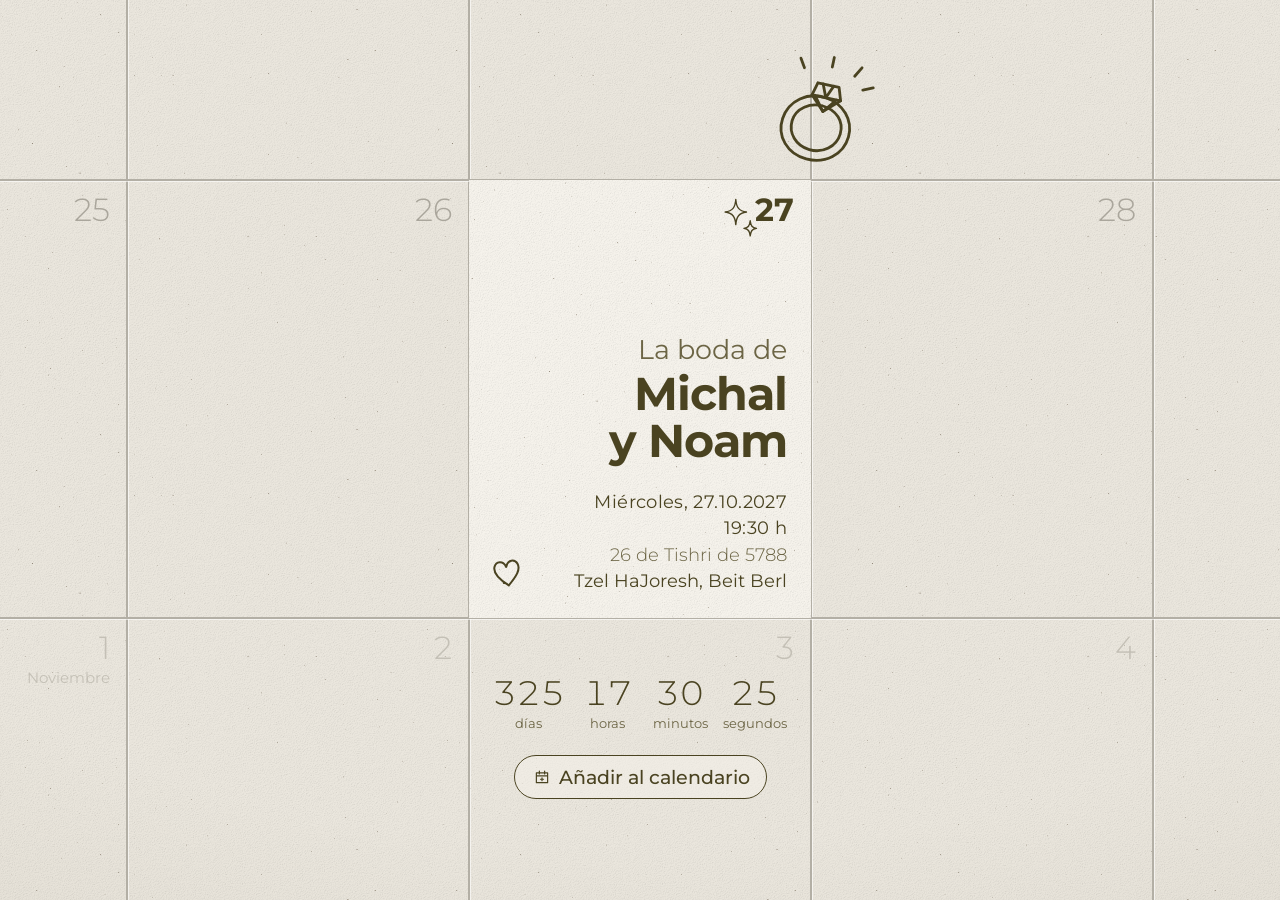
==== es/index.html @ ac5e1394 "Add a Spanish page at /es/ es/index.html is generated from index.html by tools/make-spanish.py and s" ====
<!doctype html>
<html lang="es" dir="ltr">
<head>
  <meta charset="utf-8">
  <meta name="viewport" content="width=device-width, initial-scale=1, viewport-fit=cover">
  <meta name="theme-color" content="#ebe7de">
  <title>Michal y Noam – Save the Date</title>
  <meta name="description" content="¡Michal y Noam se casan! 27.10.2027 – reserva la fecha.">
  <meta property="og:type" content="website">
  <meta property="og:title" content="Michal y Noam – Save the Date">
  <meta property="og:description" content="Nos casamos el 27.10.2027. ¡Reserva la fecha!">
  <meta property="og:url" content="https://michalanhr-arch.github.io/save-the-date/es/">
  <meta property="og:image" content="https://michalanhr-arch.github.io/save-the-date/assets/og-es.jpg">
  <meta property="og:image:width" content="1200">
  <meta property="og:image:height" content="630">
  <link rel="icon" href="data:image/svg+xml,%3Csvg xmlns='http://www.w3.org/2000/svg' viewBox='0 0 32 32'%3E%3Crect width='32' height='32' rx='6' fill='%23ebe7de'/%3E%3Ccircle cx='16' cy='19' r='8' fill='none' stroke='%234a4321' stroke-width='2.5'/%3E%3Cpath d='M12 9l2-4h4l2 4-4 3z' fill='none' stroke='%234a4321' stroke-width='2' stroke-linejoin='round'/%3E%3C/svg%3E">
  <link rel="preload" href="../assets/fonts/priestacy.woff2" as="font" type="font/woff2" crossorigin>
  <link rel="preload" href="../assets/fonts/alchemist-bold.woff2" as="font" type="font/woff2" crossorigin>
  <link rel="preload" href="../assets/fonts/alchemist-ultralight.woff2" as="font" type="font/woff2" crossorigin>
  <link rel="stylesheet" href="../styles.css">
  <script>
    // Hide the grid until the intro starts; never leave the page blank if main.js fails
    document.documentElement.classList.add('intro-pending');
    setTimeout(function () { document.documentElement.classList.remove('intro-pending'); }, 4000);
  </script>
</head>
<body>
  <main class="stage" id="stage" aria-label="Save the Date – Michal y Noam">
    <div class="paper" aria-hidden="true"></div>

    <div class="zoom" id="zoom">
      <!-- Calendar lines and day numbers are generated by main.js -->
      <div class="layer" aria-hidden="true">
        <div class="cell-frame calendar" id="calendar"></div>
      </div>

      <div class="layer">
        <div class="cell-frame">
          <section class="card" id="card">
            <h1 class="card__title">
              <span class="sr-only" lang="en">Save the Date</span>
              <!-- Drawing data for the canvas above, made by tools/handwriting.py: the glyph outlines,
                   and the pen strokes that trace them in writing order -->
              <svg id="script-source" viewBox="-40 410 6079 1698" style="display: none" aria-hidden="true">
                <path id="script-glyphs" d="M87 2029Q114 2029 144 2019Q307 1956 497 1707L507 1695Q523 1673 537 1648Q564 1608 578.5 1573.5Q593 1539 593 1480Q561 1497 531 1518L512 1531Q364 1633 243 1747Q38 1929 38 1989Q38 2029 87 2029ZM92 2068H87Q58 2068 29.0 2051.5Q0 2035 0 2005Q0 1954 38.5 1907.5Q77 1861 113 1828L116 1824Q201 1740 341.5 1623.5Q482 1507 587 1447Q551 1383 485.0 1352.0Q419 1321 347 1303L269 1282Q200 1269 139.0 1240.5Q78 1212 69 1144Q69 1066 139.0 962.0Q209 858 266 799L333 727Q386 675 454 612Q629 450 738 450Q776 450 791.5 471.5Q807 493 810.0 521.5Q813 550 813 573Q813 651 766 800Q657 1144 599 1164L596 1161Q576 1153 576 1137Q576 1128 623 1033L669 940Q714 849 752 702Q770 629 770 575V569Q770 513 731 513Q604 513 356 776Q263 876 216 940L203 957Q109 1074 109 1137Q109 1191 169 1217Q209 1234 251 1243Q261 1245 271.5 1248.0Q282 1251 296 1254Q577 1322 614 1426Q629 1422 665 1401Q781 1334 823 1334Q850 1334 850 1351Q850 1356 847.5 1364.0Q845 1372 839.5 1375.5Q834 1379 830 1379Q824 1379 824.0 1370.5Q824 1362 815 1362Q804 1362 630 1453Q632 1464 634.0 1470.0Q636 1476 636 1491Q636 1560 608.5 1611.5Q581 1663 548 1708Q468 1815 396 1882Q303 1975 213 2029Q150 2063 92 2068ZM825 1461Q838 1451 880 1375Q919 1306 923 1295Q894 1316 862.0 1370.5Q830 1425 825 1461ZM798 1530Q759 1530 759 1471Q759 1457 762 1446Q791 1351 861 1285Q909 1240 944 1240Q984 1240 984 1281L983 1284L974 1282Q965 1276 954 1276L944 1278Q965 1288 966 1303Q966 1323 964.0 1336.5Q962 1350 962 1380Q971 1447 1014 1447Q1026 1447 1041 1443Q1112 1417 1139 1342Q1145 1333 1149 1332Q1158 1332 1158 1341L1157 1345Q1142 1381 1115 1416Q1065 1479 1005 1479Q984 1479 953.5 1463.0Q923 1447 923 1375Q908 1390 887.5 1428.5Q867 1467 844.5 1498.5Q822 1530 798 1530ZM1196 1647Q1169 1647 1147 1600Q1122 1535 1122 1456Q1122 1345 1158 1257Q1175 1220 1196 1220Q1216 1220 1216 1242Q1216 1252 1207 1279Q1203 1290 1201 1299Q1180 1394 1180 1488Q1180 1556 1201 1600Q1219 1594 1235.0 1568.5Q1251 1543 1260 1522L1263 1518Q1275 1494 1280.0 1480.5Q1285 1467 1290.5 1453.5Q1296 1440 1305 1419Q1311 1404 1321.5 1372.5Q1332 1341 1342.5 1308.0Q1353 1275 1356.5 1257.5Q1360 1240 1365.5 1233.5Q1371 1227 1376 1227Q1385 1229 1389 1240Q1389 1282 1393.5 1298.0Q1398 1314 1420 1327Q1458 1345 1506 1345Q1541 1345 1561 1335L1568 1333Q1572 1333 1572 1336Q1572 1340 1569 1344Q1537 1368 1478 1368Q1391 1368 1368 1312Q1360 1326 1350 1354Q1333 1399 1333 1404Q1303 1495 1263 1584Q1235 1647 1196 1647ZM1584 1369Q1593 1369 1615 1349Q1657 1312 1657 1269H1655Q1639 1269 1607 1315Q1580 1350 1580 1363Q1580 1369 1584 1369ZM1574 1516Q1518 1516 1518 1433Q1518 1372 1561 1308Q1609 1243 1643 1243Q1676 1244 1677 1279Q1677 1283 1675.0 1307.5Q1673 1332 1610 1383Q1594 1395 1577 1395L1574 1394Q1561 1394 1561 1440Q1561 1461 1574 1479Q1637 1469 1739 1347Q1754 1332 1759 1331H1761Q1763 1331 1764.0 1332.5Q1765 1334 1765 1335Q1765 1338 1759.0 1346.0Q1753 1354 1745 1365Q1619 1516 1574 1516ZM2316 1722H2306Q2218 1716 2218 1572Q2218 1497 2246 1374Q2266 1287 2285 1227Q2351 1024 2397 927Q2398 911 2419 877Q2358 879 2234 922Q2154 950 2122 950Q2120 950 2116.5 950.0Q2113 950 2099.5 948.0Q2086 946 2086 926Q2086 879 2157 879H2160Q2174 878 2430 836Q2440 834 2459 799Q2544 643 2577 643Q2591 643 2591 657V661L2496 826Q2671 815 2698 815H2708Q2716 815 2733 813Q2924 815 2962 817Q3010 820 3074.5 826.5Q3139 833 3195.5 855.5Q3252 878 3252 902Q3252 918 3231 931Q3221 937 3212 937H3210Q3189 933 3189 921Q3189 915 3192 912Q3202 904 3202 896Q3202 889 3178 878Q3090 844 2975 837L2913 835Q2689 836 2516 859Q2480 864 2477.0 864.0Q2474 864 2443 936Q2285 1268 2259 1533Q2257 1552 2257 1571Q2257 1683 2314 1683Q2384 1683 2569 1376Q2592 1331 2607 1331Q2613 1331 2613 1336V1337Q2566 1437 2499 1542Q2496 1548 2420 1652Q2362 1721 2316 1722ZM2654 1261Q2687 1235 2757.5 1130.0Q2828 1025 2888.5 915.5Q2949 806 2954 765Q2940 772 2923 785Q2793 917 2682 1190L2673 1211Q2660 1237 2654 1261ZM2532 1578Q2514 1578 2514 1560Q2514 1528 2547 1429L2548 1428Q2580 1328 2638 1185L2688 1068Q2781 855 2889 768Q2929 732 2965 732Q2985 732 2985 760Q2985 796 2931 886L2914 918Q2896 954 2875 990L2844 1041Q2797 1126 2748 1195L2718 1234Q2709 1245 2700 1258Q2667 1300 2648 1300L2637 1299Q2629 1329 2618.0 1356.5Q2607 1384 2599 1414L2619 1398Q2687 1324 2731 1324Q2779 1324 2785 1366Q2790 1394 2790 1427V1444Q2790 1471 2791 1491Q2814 1489 2842 1461Q2875 1426 2927 1370L2948 1343Q2954 1334 2961 1334Q2971 1334 2971 1346Q2971 1358 2937.5 1399.5Q2904 1441 2872 1484Q2828 1544 2789 1544Q2765 1544 2745 1512Q2732 1490 2732 1443L2736 1363Q2642 1380 2560 1555L2555 1566Q2548 1578 2532 1578ZM2993 1369Q3002 1369 3024 1349Q3066 1312 3066 1269H3064Q3048 1269 3016 1315Q2989 1350 2989 1363Q2989 1369 2993 1369ZM2983 1516Q2927 1516 2927 1433Q2927 1372 2970 1308Q3018 1243 3052 1243Q3085 1244 3086 1279Q3086 1283 3084.0 1307.5Q3082 1332 3019 1383Q3003 1395 2986 1395L2983 1394Q2970 1394 2970 1440Q2970 1461 2983 1479Q3046 1469 3148 1347Q3163 1332 3168 1331H3170Q3172 1331 3173.0 1332.5Q3174 1334 3174 1335Q3174 1338 3168.0 1346.0Q3162 1354 3154 1365Q3028 1516 2983 1516ZM3798 1960H3793Q3725 1956 3725 1924Q3725 1913 3737 1913Q3744 1913 3752.5 1919.5Q3761 1926 3785 1926Q3820 1926 3855 1908Q3896 1888 3908 1881Q3909 1856 3910.0 1831.0Q3911 1806 3925 1721Q3969 1419 4036 1122Q4074 952 4126 801Q4144 721 4178 721Q4195 721 4195 752Q4195 770 4189 796L4182 827Q4100 1044 4053 1273Q4008 1462 4008 1508Q4008 1521 4012.0 1528.0Q4016 1535 4016 1552L4015 1567Q3979 1726 3973 1765Q3957 1845 3957 1852Q4057 1796 4202 1661Q4381 1493 4478 1354Q4606 1171 4643 966Q4649 923 4650 884Q4650 761 4581 659Q4480 544 4347 537Q4335 535 4276 535Q4215 535 4112 570Q4037 595 3945.5 656.5Q3854 718 3784.0 799.5Q3714 881 3710 961Q3756 971 3794 971Q3827 971 3854 964Q3874 960 3888 960Q3897 960 3905.5 961.0Q3914 962 3914 977Q3914 1010 3894.0 1021.0Q3874 1032 3847 1039Q3779 1057 3742 1057Q3687 1057 3664 1020Q3650 995 3650 964Q3650 918 3681 860Q3795 675 3984 580Q4136 499 4285 499Q4380 499 4498 545Q4600 585 4656 738Q4675 805 4675 877Q4675 913 4665 993Q4648 1129 4539 1310Q4477 1407 4451 1440Q4238 1710 3977 1883Q3860 1960 3798 1960ZM4685 1461Q4698 1451 4740 1375Q4779 1306 4783 1295Q4754 1316 4722.0 1370.5Q4690 1425 4685 1461ZM4658 1530Q4619 1530 4619 1471Q4619 1457 4622 1446Q4651 1351 4721 1285Q4769 1240 4804 1240Q4844 1240 4844 1281L4843 1284L4834 1282Q4825 1276 4814 1276L4804 1278Q4825 1288 4826 1303Q4826 1323 4824.0 1336.5Q4822 1350 4822 1380Q4831 1447 4874 1447Q4886 1447 4901 1443Q4972 1417 4999 1342Q5005 1333 5009 1332Q5018 1332 5018 1341L5017 1345Q5002 1381 4975 1416Q4925 1479 4865 1479Q4844 1479 4813.5 1463.0Q4783 1447 4783 1375Q4768 1390 4747.5 1428.5Q4727 1467 4704.5 1498.5Q4682 1530 4658 1530ZM5063 1722H5053Q4965 1716 4965 1572Q4965 1497 4993 1374Q5013 1287 5032 1227Q5098 1024 5144 927Q5145 911 5166 877Q5105 879 4981 922Q4901 950 4869 950Q4867 950 4863.5 950.0Q4860 950 4846.5 948.0Q4833 946 4833 926Q4833 879 4904 879H4907Q4921 878 5177 836Q5187 834 5206 799Q5291 643 5324 643Q5338 643 5338 657V661L5243 826Q5418 815 5445 815H5455Q5463 815 5480 813Q5671 815 5709 817Q5757 820 5821.5 826.5Q5886 833 5942.5 855.5Q5999 878 5999 902Q5999 918 5978 931Q5968 937 5959 937H5957Q5936 933 5936 921Q5936 915 5939 912Q5949 904 5949 896Q5949 889 5925 878Q5837 844 5722 837L5660 835Q5436 836 5263 859Q5227 864 5224.0 864.0Q5221 864 5190 936Q5032 1268 5006 1533Q5004 1552 5004 1571Q5004 1683 5061 1683Q5131 1683 5316 1376Q5339 1331 5354 1331Q5360 1331 5360 1336V1337Q5313 1437 5246 1542Q5243 1548 5167 1652Q5109 1721 5063 1722ZM5369 1369Q5378 1369 5400 1349Q5442 1312 5442 1269H5440Q5424 1269 5392 1315Q5365 1350 5365 1363Q5365 1369 5369 1369ZM5359 1516Q5303 1516 5303 1433Q5303 1372 5346 1308Q5394 1243 5428 1243Q5461 1244 5462 1279Q5462 1283 5460.0 1307.5Q5458 1332 5395 1383Q5379 1395 5362 1395L5359 1394Q5346 1394 5346 1440Q5346 1461 5359 1479Q5422 1469 5524 1347Q5539 1332 5544 1331H5546Q5548 1331 5549.0 1332.5Q5550 1334 5550 1335Q5550 1338 5544.0 1346.0Q5538 1354 5530 1365Q5404 1516 5359 1516Z"/>
                <g id="script-pen" fill="none" stroke="#fff" stroke-width="125" stroke-linecap="round" stroke-linejoin="round">
                  <path d="M597 1137 L640 1063 L693 947 L747 797 L777 687 L787 640 L790 543 L777 500 L750 483 L710 483 L647 503 L587 537 L507 597 L433 663 L267 833 L133 1010 L107 1060 L90 1110 L90 1157 L107 1193 L137 1220 L180 1240 L383 1293 L450 1317 L523 1353 L583 1407 L610 1447 L610 1543 L577 1627 L517 1717 L413 1840 L283 1960 L203 2013 L130 2043 L53 2043 L20 2013 L23 1967 L47 1923 L193 1770 L457 1550 L570 1473 L607 1463"/>
                  <path d="M607 1443 L783 1360 L810 1340"/>
                  <path d="M783 1360 L807 1383 L810 1400 L797 1443 L793 1480 L803 1487 L830 1477 L850 1460 L897 1377 L937 1347 L943 1317 L937 1283 L930 1277 L933 1263 L943 1257 L963 1260 L980 1277"/>
                  <path d="M810 1400 L850 1377 L867 1313 L903 1280 L927 1273"/>
                  <path d="M933 1353 L943 1370 L943 1403 L953 1433 L980 1457 L1003 1463 L1060 1450 L1093 1427 L1120 1397 L1127 1370"/>
                  <path d="M1117 1400 L1130 1403 L1153 1427 L1150 1460 L1157 1543 L1173 1600 L1197 1620 L1220 1613 L1247 1583 L1273 1530 L1310 1440 L1353 1307 L1370 1293 L1373 1250"/>
                  <path d="M1150 1423 L1157 1420 L1173 1360 L1177 1317 L1170 1303 L1193 1247"/>
                  <path d="M1367 1297 L1373 1297 L1407 1337 L1427 1347 L1470 1357 L1527 1353 L1553 1330 L1580 1320 L1627 1263 L1653 1257 L1667 1270 L1663 1303 L1647 1333 L1617 1363 L1587 1380 L1550 1380 L1530 1357"/>
                  <path d="M1170 1310 L1153 1317 L1137 1333 L1133 1353"/>
                  <path d="M1577 1320 L1580 1337 L1563 1373"/>
                  <path d="M1550 1380 L1540 1410 L1543 1470 L1560 1493 L1587 1493 L1630 1470 L1673 1433 L1760 1337"/>
                  <path d="M2117 923 L2173 903 L2197 903 L2343 867 L2427 857 L2443 860 L2473 837 L2483 797 L2547 693 L2580 653"/>
                  <path d="M2440 860 L2437 893 L2363 1057 L2277 1320 L2250 1437 L2240 1510 L2240 1627 L2253 1667 L2283 1697 L2323 1700 L2363 1683 L2413 1633 L2517 1493 L2527 1457 L2557 1397"/>
                  <path d="M2473 837 L2490 843 L2670 827 L2800 827 L2837 817"/>
                  <path d="M2507 1503 L2523 1510 L2550 1510 L2590 1440 L2613 1427 L2660 1380 L2707 1350 L2747 1347 L2760 1383 L2760 1453 L2770 1503 L2783 1513 L2813 1510 L2863 1467 L2917 1403 L2947 1347"/>
                  <path d="M2817 823 L2837 853 L2803 897 L2737 1010 L2640 1230 L2633 1277 L2620 1283 L2610 1313 L2590 1327 L2567 1373"/>
                  <path d="M2540 1510 L2543 1527 L2533 1557"/>
                  <path d="M2597 1433 L2590 1427 L2590 1410 L2617 1343 L2613 1317"/>
                  <path d="M2913 1407 L2930 1410 L2950 1430 L2957 1480 L2970 1493 L2997 1493 L3030 1477 L3063 1450 L3170 1337"/>
                  <path d="M2633 1273 L2647 1277 L2667 1270 L2730 1197 L2873 970 L2937 850 L2920 823 L2903 823 L2883 800 L2847 813"/>
                  <path d="M2947 1427 L2953 1423 L2963 1390 L2977 1377 L2983 1323 L3040 1260 L3063 1257 L3073 1263 L3073 1300 L3063 1323 L3007 1377 L2977 1380"/>
                  <path d="M2923 827 L2960 800 L2967 767 L2957 753 L2927 760 L2887 797"/>
                  <path d="M2957 803 L2977 827 L3087 837 L3183 863 L3203 873 L3220 897 L3217 913 L3197 923"/>
                  <path d="M4177 743 L4103 960 L4023 1280 L3987 1467 L3983 1560 L3940 1777 L3933 1823 L3937 1873"/>
                  <path d="M3893 980 L3860 997 L3777 1010 L3733 1010 L3693 993 L3683 983 L3683 937 L3700 880 L3727 833 L3773 773 L3850 697 L3910 650 L4057 567 L4130 540 L4213 520 L4327 517 L4383 523 L4470 550 L4543 593 L4593 647 L4633 720 L4657 800 L4660 937 L4653 990 L4637 1063 L4607 1150 L4537 1290 L4467 1397 L4340 1547 L4140 1740 L3980 1860 L3930 1873 L3920 1897 L3823 1940 L3767 1940 L3737 1923"/>
                  <path d="M4840 1277 L4823 1260 L4803 1257 L4783 1277 L4763 1280 L4727 1313 L4687 1370 L4663 1417 L4653 1463 L4653 1480 L4660 1487 L4697 1473 L4723 1440 L4757 1377 L4793 1353 L4803 1317 L4790 1273"/>
                  <path d="M4793 1353 L4803 1370 L4803 1403 L4813 1433 L4840 1457 L4873 1463 L4920 1450 L4953 1427 L4987 1387 L4997 1350"/>
                  <path d="M4977 1400 L4990 1400 L5003 1413 L4983 1553 L4990 1640 L5000 1667 L5020 1690 L5047 1700 L5070 1700 L5087 1697 L5123 1673 L5183 1603 L5273 1473 L5293 1437 L5307 1393"/>
                  <path d="M5290 1443 L5310 1443 L5323 1453 L5333 1480 L5347 1493 L5380 1490 L5443 1447 L5543 1337"/>
                  <path d="M5007 1403 L5027 1353 L5027 1310 L5047 1240 L5107 1067 L5180 903 L5187 860 L5173 857 L5090 867 L4943 903 L4923 903 L4863 923"/>
                  <path d="M5323 1453 L5340 1397 L5357 1380 L5367 1313 L5377 1300 L5417 1260 L5440 1257 L5450 1267 L5443 1317 L5393 1370 L5360 1380"/>
                  <path d="M5187 863 L5220 837 L5227 803 L5240 780 L5307 673 L5323 657"/>
                  <path d="M5367 1320 L5347 1323 L5330 1340 L5313 1380"/>
                  <path d="M5220 837 L5237 843 L5493 823 L5690 823 L5810 833 L5890 850 L5950 873 L5967 897 L5963 917 L5957 920"/>
                </g>
              </svg>
              <span class="lead">La boda de</span>
              <span class="names">Michal<br>y Noam</span>
            </h1>
            <dl class="details">
              <div><dt class="sr-only">Fecha</dt><dd class="details__date" data-field="date"></dd></div>
              <div><dt class="sr-only">Fecha hebrea</dt><dd class="details__hebrew" data-field="hebrewDate"></dd></div>
              <div><dt class="sr-only">Lugar</dt><dd class="details__venue" data-field="venue"></dd></div>
            </dl>
          </section>

        </div>
      </div>

      <div class="layer">
        <div class="cell-frame">
          <section class="below" id="below" aria-label="Cuenta regresiva y calendario">
            <p class="countdown" id="countdown" aria-live="off">
              <span class="countdown__unit"><b data-unit="days">000</b><small>días</small></span>
              <span class="countdown__unit"><b data-unit="hours">00</b><small>horas</small></span>
              <span class="countdown__unit"><b data-unit="minutes">00</b><small>minutos</small></span>
              <span class="countdown__unit"><b data-unit="seconds">00</b><small>segundos</small></span>
            </p>
            <p class="countdown-done" id="countdown-done" hidden></p>
            <div class="actions">
              <a class="action" id="gcal" target="_blank" rel="noopener">
                <svg viewBox="0 0 24 24" aria-hidden="true"><path d="M4.5 6.5h15v13h-15z M4.5 10.5h15 M8.5 4v4 M15.5 4v4 M12 13v4 M10 15h4"/></svg>
                Añadir al calendario
              </a>
            </div>
          </section>
        </div>
      </div>

      <div class="layer" aria-hidden="true">
        <div class="cell-frame doodles">
          <canvas class="script" id="script"></canvas>
          <!-- Engagement ring; its rays are a separate element so their glint is composited -->
          <div class="doodle doodle--ring">
            <svg viewBox="0 0 120 120">
              <path pathLength="1" d="M58 47c-17-2-33 9-35 27-2 17 11 31 29 32 18 1 33-11 34-28 1-16-11-29-28-31z"/>
              <path pathLength="1" d="M57 55c-12-1-24 7-25 19-1 12 8 22 21 23 13 1 24-8 25-20 1-12-8-21-21-22z"/>
              <path pathLength="1" d="M45 47l3-12h20l4 12-14 13z"/>
              <path pathLength="1" d="M45 47h27M53 35l5 12 5-12M48 47l10 13 10-13"/>
            </svg>
            <svg class="rays" viewBox="0 0 120 120">
              <path pathLength="1" d="M33 24l-5-8"/>
              <path pathLength="1" d="M58 18v-9"/>
              <path pathLength="1" d="M80 22l5-9"/>
              <path pathLength="1" d="M90 33l9-4"/>
            </svg>
          </div>
          <!-- Sparkles beside the title -->
          <svg class="doodle doodle--sparkles" viewBox="0 0 60 70">
            <path pathLength="1" d="M22 4c1 13 5 18 17 20-12 2-16 7-17 20-1-13-5-18-17-20 12-2 16-7 17-20z"/>
            <path pathLength="1" d="M45 38c1 8 3 11 10 12-7 1-9 4-10 12-1-8-3-11-10-12 7-1 9-4 10-12z"/>
          </svg>
          <!-- Heart beside the venue -->
          <svg class="doodle doodle--heart" viewBox="0 0 44 44">
            <path pathLength="1" d="M22 38C10 28 4 20 7 12c3-7 12-7 15 2 3-9 12-9 15-2 3 8-4 16-15 26-2-3-4-4-6-4"/>
          </svg>
          <!-- The two of us dancing, drawn on a canvas by main.js from #us-source -->
          <div class="doodle doodle--us"><canvas class="us" id="us"></canvas></div>
        </div>
      </div>
    </div>

  </main>

  <!-- Line data for the dancing couple (from Us.svg, cropped to the drawing). A canvas draws it in
       far more cheaply on phones than animating these long SVG lines would. -->
  <svg id="us-source" viewBox="726 170 468 741" style="display: none" aria-hidden="true">
    <path d="M930.5,312.21l-12.46,3.18-1.2-2.32c-3.07.88-6.41,1.87-8.83,3.35-.31,3.34-1.68,5.28-5.14,6.35-2.23.69-6.79.23-9.07-.35-.47-.12-.94-1.55-.99-2.01-.19-1.95,6.11,1.35,9.55-.73l-2.05-4.26c.59-1.21.73-2.03,1.13-1.11l2.52,5.01c.64-2.3,1.26-3.44,2.14-5.02l3.25-5.88c1.35-2.44,1.66-4.93,1.28-7.36.93-2.4,1.84-9.73.19-12.3-1.33-2.07-3.47-3.14-2.81-6.02,4.53,4.32,4.66,3.27,5.74,9.9.79-.15,2.09-1.32,2.38-2.16.48-1.4-.52-2.48-1.46-3.51l-5.53-6.09c-2.31-2.54-1.84-6.15-3.29-8.92-2.26-4.31-6.51-7.63-9.01-11.85-.71-1.2-1.53-2.4-2.43-2.7-1.59-.55-3.06,1-3.6,2.28-1.76,4.19,2.88,3.6,3.96,7.03.4,1.27-.22,3.57-.97,4.59-5.87,7.98,3.8,11.95,1.06,14.13-3.6-1.83-4.01-5.56-4.59-8.87-.98-5.61,3.39-6.05,3.23-8.62-.08-1.29-4.21-2.26-4.9-5.13-.6-2.52,2.36-7.97,5.73-8.76.44-3.71-1.92-8.16-6.18-9.46-8.05-2.45-16.94-3.49-25.28-2.05l-8.58,1.49c-.5.09-1.6.49-1.65.95l-.38,3.12c-4.52-5.16-10.91,4.43-13.11,7.97-2.83,4.56-3.18,9.13-2.24,14.26,1.58,8.62,2.28,17.23,4.32,25.86.52,2.18,6.51,10.86,7.3,15.75,2.16-.86,4.66-1.55,6.99-1.89-1.16,3.45-5.02,2.3-6.87,4.32l-2.53,2.77c-6.1-1.66-9.61,8.77-9.06,13.86,5.16-6.32,4.84-7.87,13.47-10.25,4.31-1.19,8.55-3.29,13-3.5,5.52-.26,10.55-.75,16.01-1.21l6.36-.53-5.07-2.7c-3.05,1.19-11.97.74-13.53-2.52,2.07-1.7,7.16,1.58,10.84.47-3.34-3.5-6.2-7.48-3.49-11.82.29,5.49,2.41,9.24,7.58,9.91l.05,2.91c1.7.51,8.29,1.71,8.51,3.92.33,3.35-9.81,2.98-11.76,3.04-2.43.07-5.02.78-7.47,1.04-2.77.29-6.12-.43-8.87.19-5.87,1.33-11.54,2.83-16.92,5.22-3.42,1.52-6.34,5.08-7.07,8.42-1.2,5.47-3.98,9.19-8.27,12.38l-10.09,7.51c-2.71,2.02-5.38,4.47-8.17,6.11-4.3,2.54-7.17,5.26-9.67,9.46-1.66,2.78-3.43,5.33-4.36,8.5-1.71,5.83-2.69,11.4-2.8,17.55-.12,7.07-1.68,13.99-1.38,21.07l.49,11.59.6,12.52.49,8c.32,5.24.42,10.24.13,15.49-.17,2.98-.02,5.68.45,8.72l8.7,1.05c4.2.51,7.96,1.17,12.54.42.23-4.24.46-7.91.03-11.73l-.9-7.92c-.64-5.66-2.04-11.2-3.69-16.64-.88-2.9-2.69-5.42-4.23-7.95-3.36-5.54-5.83-11.43-6.32-18.39,2.33,3.52,2.4,7.76,4.41,11.27l6.01,10.55c3.5,6.14,6.4,25.66,6.47,33.38l.19,19.61c3.44-3.8,4.39-7.77,6.1-11.91,1.97-4.77,3.27-9.57,4.08-14.74.39-2.45.13-4.81,2.34-7.01l-.67,5.44c-1.12,9.06-4.97,20.39-9.52,28.33-2.32,4.06-3.75,9.25-3.98,13.99l-.65,13.61c-2.26-3.59-.25-7.42-.72-11.13-.61-4.88,1.8-9.31,1.89-13.83.08-3.56-2.31-7.18-.5-11.78l-19.98-1.89c2.35,6.8,2.62,13.49,3.34,20.67l1.81,17.8c.89,8.8,2.63,17.05,4.96,25.53.47,1.72.53,3.26,1.74,4.35,2.75-5.35,3.85-10.42,4.23-16.15.06-.92,1.02-2.73,1.34-3.58.25-4.15,1.68-7.9,4.28-11.23,3.01-3.84,4.5-8.06,6.54-12.91,1.31,7.02-8.12,16.86-8.65,19.58-.42,2.16-.52,4.36-.78,6.56l-.7,6.09-.76-2.25c-.79,5.37-2.04,10.25-4.03,15.06l1.26,3.29-2.41-.66c-.38,11.47-1.98,15.15-.65,26.63.4,3.42.29,7.3,1.2,10.39,1.52,5.12,3.23,9.54,4.03,15.12,4.27-.32,8.41-1.88,12.31-4,4.17-2.26,8.45-3.95,12.51-6.46,3.4-2.09,7.14-4.41,9.96-7.19,7.38-7.29,14.75-13.84,23.17-19.94l8.96-6.49c2.8-2.03,5.63-3.5,8.46-5.6,6.29-4.65,13.66-8.8,20.57-12.42.65-.34,1.39-1.66,1.82-2.39l10.04-1.69-.66-5.17c-.03-.2.22-1.2.28-1.38.09-.28.94-.38,1.04-.1,1.27,3.64-.8,1.9,2.07,8.17.66,1.45-.19,4.53,1.34,5.82,9.51-4.75,22.64-7.21,32.49-3.62l6.24,2.28c-1.15-5.89-3.02-10.09-5.27-14.96-2.97-6.45-5.01-13.08-6.62-20.02l-4.15-17.85-4.7-24.64-4.13-24.07c-1.69-9.86-.92-19.59-.31-29.39.17-2.73-.41-5.52,1.83-7.77l-.7,12.23c-.28,4.94-.68,9.76-.31,14.6.18,2.33.12,4.87.51,7.07l3.63,20.39c3.34,18.78,5.32,30.39,10.1,48.97,1.6,6.22,2.92,12.04,5.59,17.94,2.33,5.14,7.71,15.74,5.89,20.75-.84.02-1.51-.2-1.67.12l-.83,1.65c-2.73,5.43-7.08,9.71-11.56,13.8-6.64,6.06-6.96,4.22-12.89,14l1.09,10.18c1.09,10.16,1.37,19.94,1.9,30.01l.92,17.61c.36,6.78.75,13.28.16,19.98l-1.32,14.86c-.39,4.37-.66,8.82-1.63,13.03l-3,13.01c-1.34,5.83-1.91,14.04-.55,20.05l1.44,6.35c.03.12-.9.98-.95.98-4.19-10.46-4.05-22.02-.99-33.13,1.88-6.84,2.89-13.34,3.48-20.36l1.48-17.63c.52-6.15.17-12.15-.13-18.3l-1.56-32.03-1.9-20.01c-.18-1.87-.29-4.76-.64-6.43-4.48-5.34-6.79-10.92-8.89-17.35l-5.2-15.92c-1.77-.06-5.3-.72-6.76,0-10.19,5.06-21.2,12.27-30.37,18.72l-17.01,11.98c-2.63,1.85-11.71,9.58-13.82,11.71-2.81,2.84-5.36,5.71-8.63,8.03-4.12,2.92-8.16,5.53-12.75,7.63l-11.41,5.23c-2.22,1.02-4.42,1.43-7,2.01l-.63,4.78c2.48,10.9,2.51,21.92-.8,32.85-.39-2.11-.07-4.38.18-6.74.76-7.12,1.03-13.93.07-21.26-2.37.75-1.76,2.74-1.74,4.58.07,5.05.35,10.03-.12,14.96l-1.57,16.68c-.46,4.84-.68,9.51.11,14.37l2.61,16.17c.28,1.76.92,3.23-.06,5.17-1.29-3.43-2.09-6.7-2.56-10.25l-1.7-12.76c-.49-3.69-.38-7.4-.02-11.08l1.58-16.29.28-16.4c.07-4.06,2.5-8.66,2.29-14.38-.24-6.4-2.68-11.9-4.1-18.08-2.94-12.79-1.96-25.99-.24-38.94-6.96-7.6-2.61-4.25-4.38-10.13-3.16-10.46-4.97-30.61-5.58-41.92-.26-4.7-1.42-17.1-5.2-19.97-.03-10.33.21-20.62-.29-31.04l-1.18-24.4c-.28-5.77.37-11.28.71-17.1l.53-8.93c.49-8.25,2.31-17.23,7.11-24.02,2.2-3.12,4.28-6.25,7.39-8.48l10.94-7.86c2.98-2.14,5.68-4.27,8.41-6.64,2.89-2.5,7.09-4.1,8.22-8.24-2.67-1.51.13-11.91.92-14.81.79-2.87,2.64-5.01,4.74-7.08-.69-5.08-.63-10.74-2.14-15.72-1.59-5.25-3.18-9.93-4.05-15.32-.84-5.25-1.8-10.28-1.63-15.7.18-5.65,3.43-18.85,8.49-21.98,11.3-7,29.2-9.32,41.92-6.6,12.39,2.66,11.1,5.64,13.68,14.87,1.12,4.02,4.46,6.55,7.13,9.56l4.21,4.75.39,8.02,6.99,8.34c1.56,1.86,2.81,4.6,2.07,7.12-.42,1.42-2.6,2.79-3.41,4.12-.93,1.54-.75,4.26-1.33,5.88l-1.32,3.67-2.45,6.68c2.76-1.68,14.05-3.78,14.18-2.92l.2,1.36c4.81-1,10.12-1.64,14.71-3.88l7.42-3.62c20.99-10.24,13.27-10.27,36.59-21.54,4.77-2.31,8.67-1.88,13.49-6.62,5.57-5.47,11.21-10.08,17.49-14.68,3.43-2.51,6.5-5.34,10.32-7.18,2.88-1.38,5.61-2.83,8.25-4.59,4.35-2.92,8.97-4.83,13.36-7.76l10.55-7.04c4.01-2.68,8.33-4.28,12.01-7.42,5.44-4.63,11.03-5.39,14.94-9.42l6.88-7.09c9.43-9.71,9.54-15.62,17.19-22.02,1.19-1,5.82-10.45,8.72-7.26.52.57.77.81.9.59.18-.3.67-1.15.83-1.36l1-1.32c.24-.32,1.29.2,1.36.61l.2,1.22c.04.23.28.95.36,1.16s.62-.25.68-.46l.32-1.21c.46-1.73,1.38-3.06,3.16-4.34l1.54,6.65c1.27-2.11,2.7-4.44,4.47-5.36.26-.14,1.53-.16,1.61.11l.38,1.32c.64,2.18,1.52,5.22,3.29,6.85l13.69,2.44c3.34.6,7.49.95,9.57,4.17,5.36,8.34,5.92,14.96,8.02,24.04.87,3.74,2.03,7.32,2.55,11.09l1.01,7.41c.8,5.82,0,11.76,0,17.57l-.02,12.19.51,14.3c.38,10.73-.1,16.42.62,27.16.56,8.27-.15,21.65-1.18,30.07-1.27,10.4-.32,13.44-2.44,25.89-3.49,20.56-4.55,16.19-8.74,31.85-.76,2.85-1.31,5.52-1.36,8.56-.19,11.7-.88,14.7,8.34,23.41.47.44,3.62,3.31,2.9,3.98l-1.04.95c-1.98,1.81.5,11.6-8.54,18.63l-10.82,8.41c-4.1,3.19-9.2,4.71-13.46,7.6-2.16,1.47-4.34,2.29-6.76,3.21l-12.71,4.82c-4.69,1.78-9.77,2.29-14.8,2.9l-6.87.84-1.63,3.76-.48-3.38c-3.84.88-.63,10.19-.7,16.18-.11,9.35-1.17,18.5-4.35,27.16-.93,2.53-2.33,5.04-2.87,7.7,3.3,3.93,7.15,7.21,12.15,8.14,10.98,2.02,21.9,3.91,32.93,3.2l14.4-.92c5.55-.36,11-.66,16.69-.06,2.5.27,9.84,3.14,9.42,3.39l.9-.52c6.48-3.53,6.1-8.18,13.75-9.29-1.17-2.63-2.53-5.51-2.7-8.4l-1.04-17.41c-.89-15,2.64-16.62,2.67-31.58-.54.15-.95.27-.6.17-.52,1.54-1.24,2.29-1.78,2.94-1.41,4.85-3.16,9.54-5.82,13.9l-.94.09c5.63-14.73,11.32-28.05,6.74-44.41-3.13-11.19-13.61-16.24-8.84-20.63,1.15,1.71,2.42,3.56,3.75,5.11,3.83,4.45,5.52,9.92,8.05,15.17,3.25,6.74,3.31,14.15-.53,20.78l.18,1.2.18,1.19.53-.55.28-.91.89-2.86c1.31-2.8.11,6.69.1,7.37-.21,7.99-1.75,15.34-2.74,23.11-.94,7.44.86,14.88.79,22.38-.08,8.7,3.01,10.24,3.93,12.58,1.33,3.37-5.98,3.94-6.64,4.24-2.26,1.02-6.19,4.43-6.44,6.84-1.71,16.1.27,14.21-4.29,31.67-5.34,20.46-6.54,52.27-11.26,75.73-1.13,5.63-6.12,25.85-8.07,30.93-2.17,5.64-4.04,11.81-4.93,18.13l-1.64,11.74c-.04.31-.34.96-.41,1.16l-.31.81-.31.78-.31.79-.39,1.02c-.41.32-.73.57-.79.22l-.41-2.55c.1-1.29-.2-.15-.43.84-3.29,17.12-11.64,30.79-20.56,45.47-1.7,2.8-4.16,5.38-5.2,8.52-1.6,4.84-2.02,9.73-3.04,14.79l-6.13,30.41c-.81,4.01-1.18,8.04-2.63,11.85-2.98,7.79-6.1,15.23-8.1,23.35-3.2,12.99-8.83,18.46-9.82,24.16-.24,1.36,1.35,1.85,2.45,2.07l6.58,1.31c1.75.35,3.85,1.36,4.37,3.06.24.8.35,2.14.22,2.73-.13.59-1.46,1.33-2.1,1.39l-21.35,2.01c-5.42.51-11.06,1.04-16.41.27-7.57-1.09-14.69-2.4-22.14-4-3.16-.68-6.36-2.28-9.14-3.86-2.77-1.59-4.25-4.77-5.75-7.29-4.3,3.23-1.93-13.7-1.7-14.94,1.42-7.66,2.69-15.42,5.72-22.52l6.29-14.76c.77-1.8.99-3.33.67-5.45l2.6-3.75c1.1-3.96,2.39-7.28,4.3-10.83,6.92-12.94,7.65-22.51,8.87-36.56.07-.85-1.44-2.28-.7-3.27,2.47-3.33,2.99-6.93,3.63-10.92l2.36-14.75,2.31-20.42,2.09-40.02.39-6.88c.54-9.55.9-18.93.6-28.59-.3-9.62,1.64-2.04-1.72-15.47-3.72-14.9-5.61-31.3-1.53-46.15,1.57-5.7,4.22-10.78,6.26-16.3,4.9-13.23,3.51-1.87,2.3-14.11-1.41-14.26-2.88-10.39-2.91-27.59l-.05-27.69c-.02-12.09-3.02-12.16-3.16-17.42,0-.24.39,0,.92.24,5.84,2.73,10.2.29,15.13.29l.33,1.32c.05.21-.83.97-1.09.99l-8.38.86c-.93.1-2.37-.18-3.78-.24,3.55,16.61,1.15,34.09,2.43,52.24.42,5.93,2.38,13.36,2.46,18.73,0,.54.61,1.47.76,1.72s.79-.82,1-1.14c3.39-5.21,7.23-10.68,9.32-16.64,1.68-4.8,4.23-4.66,5-5.69,1.99-2.65,3.75-7.85,3.74-11.27-.02-10.77,2.79-19.77,2.48-24.53-.27-4.15-1.42-8.87.88-12.88.9-1.57,2.86-1.44,2.22-1.67-2.08-.76,1.17-13.31,1.7-15.44l5.92-23.47c3.27-12.98,4.3-26.16,5.28-39.53.35-4.73.67-9.18,1.34-13.74l1.33-9c.34-.16.76-.43.77-.27.02.25.09,1.09.07,1.34l-.65,7.58-2.78,32.61c-.9,10.55-2.93,19.95-5.91,30.26-2.38,8.25-4.83,19.2-6.65,26.99-.09.41.22,1.65.36,2.33-.65.95.37-.21.83-.79l7.14-23.42c3.32-10.89,8.21-20.87,10.55-31.89l4.28-20.18c.96-4.53,5.79-10.52,5.58-8.17-.31,3.32-1.03,1.02-2.95,5.51-4.59,10.76-3.55,20.37-6.41,27.38-4.01,9.81-6.56,19.59-9.71,29.62l-6.45,20.6c-3.77,3.96,21.43-2.57,22.02-2.8l9.17-3.58c3.52-1.38,6.85-2.98,10.11-4.87,4.36-2.53,8.94-4.54,12.95-7.56l6.99-5.27c8.31-6.27,7.62-8.8,9.22-19.28-9.02-9.29-10.46-10.92-10.48-24.34,0-4.46.39-8.69,1.83-12.96l5.6-16.6c4.17-12.38,6.04-36.61,3.89-50.51-.16-1-.04-1.14.63-.38l1.25,2.77c1.14-9.33.41-18.59.29-28.27l-.27-22.22c-.13-10.58-.63-20.9-.15-31.51.18-4.14.26-7.81-.39-11.9-1.02-6.4-2.21-12.46-3.79-18.78-1-4.03-1.14-8.49-3.16-12.06-.56-.98-1.52-1.99-1.81-3.07-2.22-8.1-5.31-7.58-14.56-9.64-2.29-.51-.76,2.59-4.38,1.77-11.99-2.72-7.25-13.4-11.6-10.56-1.8,1.17-2.03,4.26-1.58,6.04,1.01,3.96,3.87,2.89,3.76,6.35-.03,1.07-5.43-.52-7.57-11.26l-.23-1.17c-.04-.2-.35-.71-.47-.55-1.73,2.15-1.98,7.15-1.89,10.39.09,3.18,5.49,4.91,4.54,5.92l-.97,1.02c-.26.27-.53,1.39-.6,1.89-.06.47-.84.48-1.64.28-6.65-1.68-6.91-10.51-8.01-16.52-4.55-1.88-4.84,11.05-3.16,12.67,7.62,7.38,15.95,7.05,20.92,10.66.53.38,1.19.78,1.62.61,4.74-1.85,10.11-3.68,15.33-3.46,2.51.11,2.81,4.19,1.38,5.76-1.65,1.82-3.72,3.23-5.87,4.71.34,5.91.41,11.69.1,17.58l-.96,17.76c-.58,10.82-.92,21.27-.61,32.08.65,22.87,6.08,22.65-1.74,43.33-1.64,4.33-3.18,7.74-4.1,12.08-2.11,9.86-1.24,13.48-4.5,23.64-3.38,10.55-13.82,10.57-5.24,30.44,2.92,6.76-.02,13.38-.58,12.48,0,.01-.36-.38-.6-.63.92-4.18.71-7.96-.89-11.77-2.34-5.56-3-11.23-3.11-16.98-.42.68-.8,1.3-.85,1.42l-2.56,6.66c-.09.22-.44.96-.54,1.18s-.77.36-.74.13l.2-1.39c.02-.15.19-.62.26-.83l4.41-12.95c.59-1.72,3.19-8.09,4.55-9.15l.74-.58c.18-.14.26-.11.5-.06.23.05,0,1.29-.17,1.56-2,2.98-3.98,7.41-5.19,11.17.31.62.7,1.44.32.65l6.14-8.74c1.79-2.55,2.87-6.49,3.71-9.82-1.62-2.24-4.24-4.47-4.6-7.41-.7-5.68,2.86-11.91,5.5-9.77l1.1.89c.31.25,1.89-6.34,3.15-9.59,10.65-27.52,3.24-17.23,2.78-46.6-.09-5.4-.19-10.56.09-15.98l.61-11.63.38-11.12c.18-5.22,2.07-22.9.36-27.29-.12-.3-.64-.14-1.26-.09-5.64.49-10.09,3.12-14.89,5.81-5.13,2.88-10.12,5.55-14.98,8.91-4.41,3.05-8.98,5.65-13.7,8.33-1.17.67-2.58,1.3-3.49,2.09l-5.11,4.41c-5.62,4.85-10.99,9.58-17.05,13.92-3.18,2.28-5.57,5.37-8.36,8.26-2.41,2.5-3.91,6.04-6.55,8.39-3.05,2.73-6.41,4.93-9.69,7.41-9.03,6.83-16.75,8.44-18.91,10.49-4.89,4.65-9.95,8.37-15.28,12.43-3.82,2.91-7.22,5.69-11.82,7.51-6.06,2.39-8.13,6.24-14.58,9.03-.3,6.01-2.45,11.66-5.11,17.22l-2.06,4.31-.09.76c-.2,1.65-10.11-1.68-15.33,4.51l-4.81,5.7c-2.47,5.64-5.04,10.7-8.04,15.64-.8-.19-1.27-.37-1.34-.16l-.52,1.53c-.26.76-.93,1.99-1.02,2.65-.95,7.31-5.35,13.27-6.14,16.6-1.05,4.39-4.14,14.84-7.49,18.53.27-3.06,1.82-5.77,2.96-8.76l.31-.81,1.09-2.87.3-.79.33-.9-.78-.12c-3.07,4.55-5.79,8.81-8.04,13.88-.71,1.59-1,3.58-2.12,5.26.16-6.54,3.48-13.21,7.58-18.02l.78-.92c2.48-2.91,9.33-15.71,9.63-19.85l-1.34.23c-1.14.19-.43.33-1.75.1-.33-.06-.77-.89-.73-1.46l.09-1.09c0-.05.46-.33.52-.33h1.01c2.08-.04,2.78-.14,3.6-2.27l.5-1.31c.18-.06.84-.29.55-.19l.88.84c2.09-7.54,3.8-7.66,6.58-14.67,1.13-2.85,3.29-4.67,5.13-6.91,2.32-2.82,4.03-5.04,7.98-6,3-.73,6.33-.34,9.71.57-1.11-6.1,4.89-12.7,4.98-17.92l.15-8.85,1.44-14.37,1.15-18.01c-2.85,0-17,7.74-18.2,8.61l-9.99,7.24c-2.22,1.61-4.78,2.94-7.34,4.08-5.41,2.43-11.23,6.62-16.19,7.58l-5.94,1.15ZM1122.41,196.54l-2.24-5.81-1.28-8.58-1.95,2.96,2.65,9.34,2.84,2.08ZM1057.19,272.82c4.51-6.06,8.73-11.72,14.36-16.27l15.31-12.37,11.24-9.71c1.16.7,9.37-4.44,10.46-5.22,5.33-3.84,10.71-6.87,16.4-10.12l6.02-3.44c3.31-1.89,7.75-2.79,11.44-4.04.35-.12.92-1.14,1.29-1.12l1.75.11c1.93.12,4.71-1.73,4.65-4.05-4.96-2.46-22.33,7.15-23.86,4.23-.18-.33.08-1.4.45-1.5l3.57-.94c-7.89-3.42-14.1-4.59-20.41-10.83-.33-2.39-.33-5.32-.33-8.21-4.37,2.1-6.54,6.13-8.8,10-5.59,9.58-5.28,8.66-12.85,16.35-2.7,2.74-5.03,5.72-8.42,7.46-3.28,1.69-6.73,3.32-9.59,5.56-3.36,2.63-6.34,4.99-10.3,6.84-1.47.68-3.96,1.67-5.13,2.63-5.28,4.39-10.64,7.28-16.55,10.57-5.46,3.04-10.29,6.97-16.27,9.14l-19.09,14.77-4.65,4.74c-2.34,2.38-4.94,3.74-7.92,5.68-.25,2.36-.47,5.22-.66,7.87l-1.39,19.35c-.23,3.21-1,6.2-.6,9.56,5.34-4.72,10.05-8.19,15.97-10.94,3.94-1.83,7.31-4.31,10.7-7.03l15.69-12.61c2.9-2.33,7.06-2.76,10.18-4.66,6.01-3.64,11.44-7.69,17.35-11.83ZM845.65,310.81l-2.44-5.42c-.42,2.01.06,5.81.78,7.6.15.37,1.97.24,1.93-.16s-.09-1.62-.27-2.02ZM1133.7,348.62l.99-4.4,1.49-6.59-3.35,1.17c-2.6,2.64-2.21,6.85.87,9.83ZM1036.14,812.9c-.48,2.3-.74,4.33-1.47,6.46-2.36,6.87-6.18,13.1-8.04,19.98-1.26,4.65-2.01,8.76-3.09,13.83l7.39-4.38c7.08-4.19,8.45-7.62,12.8-14.53.08-.13.53-.48.58-.34.06.14.35.7.29.83l-.86,2.05c-7.78,18.53-20.2,14.82-21.04,22.17l-.65,5.67c1.99-.31,2.54,1.02,2.85,2.66l4.78.06c14.24.18,27.78-.8,42.12-2.69l2.23-7.84c3.68-12.95,5.59-11.12,11.31-20.19l14.57-23.09c4.33-6.86,6.33-12.32,7.17-20.52l1.62,1.97c2.57-8.91,2.46-19.68,5.83-28.38,1.61-4.14,4.7-7.5,6.88-11.31l8.51-14.86c3.17-5.54,6.1-10.96,7.67-17.28l3.32-13.44c.06-.24.6-.79.75-.71l.91.5,2.06-14.75c.61-4.33,2.15-8.37,3.55-12.49,5.64-16.64,11.89-43.14,13.64-60.5l1.11-11.07,1.22-9.69c1.11-8.84,2.27-17.54,4.57-26.13,1.77-6.6,3.24-12.81,3.65-19.65l.73-12.2-5.98,1.02c-4.75-2.51-9.28-3.22-14.51-2.96l-29.79,1.47c-7.12.35-13.78-1.33-20.72-2.22-7.31-.94-13.64-3.53-18.55-9.42l-1.74,2.11.07-3.88c0-.24-.13-1-.16-1.21-.03-.21-1,.59-1.09,1.07-1.24,6.7-7.19,13.7-10.58,19.85-4.78,8.68-8.23,17.63-11.18,27-4.03,12.79-1.34,32.1,2.21,45.24.44,1.61,3.43,16.75.91,16.43.1,2.78.05,5.83,0,8.78l-.37,16.78-.49,9.42-.51,12.74-.96,15.47c-.26,4.13-.24,8.07-.68,12.2l-2.05,19.23c-.59,5.51-2.28,10.59-2.31,16.37,11.71-14.47,5.85-6.06,11.03-18.49l4.43-10.63c3.51-8.42,8.86-15.32,8.7-26.59-.13-9.44-.39-18.51.18-28.01l.43-7.06c.43-7.14-.33-14.04-.67-21.25l-1.16-24.88-.28-12.33c-.02-.84.92-2.39,1.56-2.78l.6,18.41.46,7.16,1.11,20.52c.34,6.28.05,12.47-.09,18.69l-.39,17.86c-.13,6.09.39,12.07-.13,17.96-1.15,12.89-5.53,16.26-9.51,26.23l-5.06,12.68c-2.56,6.42-9.27,10.58-11.74,17.27-4.12,11.16-2.67,27.41-9,40.95-1.15,2.45-2.45,4.62-3.32,7.43,9.24-6.82,14.4-23.88,22.56-33.71-.62,5.2-4.23,9.3-6.78,13.8l-8.02,14.18c-3.35,5.93-12.45,12.5-13.38,16.94ZM939.62,568.3c1.06-2.73,2.31-5.22,4.69-7.19l9.36-7.78c3.9-3.24,6.74-7.05,9.38-11.69-2.03-2.15-4.58-2.5-7.34-2.99-7.66-1.36-15.02.33-22.46,2.34l-6.55,1.76,4.59,13.81c1.34,4.04,3.55,7.77,6.09,10.83,1.04-.68,1.03-.82,1.19-.59l1.05,1.5ZM1083.67,873.14c2.19-8.28,6.18-12.27,8.43-19.29,2.91-9.09,5.33-18.11,9.06-26.82,2.56-5.98,3.62-12.6,4.4-19.57l-3.59,6.18-16.19,26.27c-2.54,4.13-6.23,7.46-7.97,12.02-.83,2.17-4.57,13.17-3.61,14.61,2.27,3.42,5.98,5.51,9.47,6.6ZM1065.43,882.79l10.14-.49,20.41-1.81c.54-.05,1.77-.84,1.45-1.04-.21-.14-1-.82-1.32-.88l-8.84-1.75c-12.08-2.4-13.69-9.76-16.02-9.42-10.41,1.5-27.81,3.13-37.93,3.03l-8.05-.09c1.84,7.36,16.14,9.06,22.56,10.14,5.82.98,11.48,2.62,17.6,2.32Z"/>
    <path d="M1090.39,363.83l3.26-3.22-2.55-6.66c-2.15,1.42-3.24,2.14-5.02,2.73l-4.53,1.48,2.46,10.24.33-4.91c.96,1.22,1.61,3.07,1.55,4.54-.07,1.57-1.21,3.01-3.06,3.66l-2.65-12.91-4.63,2.94c-.51.32-1.25,1.57-1.14,2.13.13.67,1.31,1.45,2.06,1.77l1.67.71c.44.19.08,1.88-.4,1.96-1.32.23-4.36-.92-4.92-2.22-1.27-2.95.7-5.77,3.02-7.19l4.04-2.47-1.85-8.43c-.1-.45.43-1.68.8-1.84l1.54,3.05c2.29-3.39,4.57-6.93,7.69-9.79,2.59-2.38,4.37-4.85,6.6-8.04.28,3.7-2.15,6.25-4.47,8.51-3.55,3.47-6.63,6.97-9.7,11.02l.89,7.28c3.16-6.11,5.61-7.16,10.48-14.49l5.11-7.7c1.77-2.66,2.11-5.71,3.03-9.04,3.04,2.62-2.69,11.12-3.96,14.36l5.96-4.58c9.93-7.64,18.6-15.44,21.78-28.25l-9.26-4.3c-.43-.2-1.25-1.05-1.28-1.46-.03-.41.31-1.17.56-1.56l7.69,3.49c4.26,1.93,8.43,4.65,11.76,7.93,4.45,4.38,5.85,16.78,1.96,21.52-.1-14.85,1.59-16.2-10.56-24.91-1.15,10.77-12.88,23.14-21.08,28.5l-6.86,4.48-.26-.61c-.08-.19-.43-.82-.54-.68l-.68.87c-1.11,1.42-1.82,2.58-1.15,4.38l-2.99,2.99c2.44-.18,4.68-.08,6.62-.59,21.05-5.61,29.18-26.15,30.13-26.03l.79.1c.22.03-.09,1.01-.19,1.22-6.39,13.66-20.27,26.71-36.2,27.71l3.05,8.62,9.19-5.39c2.69-1.58,5.11-3.78,7.68-5.62,6.39-4.56,11.05-10.23,16.02-16.5-1.78,6.79-6.76,11.17-11.65,15.28l-4.82,4.05c-4.95,4.16-10.25,6.79-16.39,10.19l.33,6.65c-.06.71-1.64,1.3-2.49,1.68-2.21.98-5.3,1-5.98-2.19l6.33-.35c.45-1.02.51-3.79.22-4.35-1.62.35-1.86.49-3.34.24Z"/>
    <path d="M896.01,890.62l-1.58.63c-.38.15-.78-1.28-.78-1.69l.02-3.88c.04-7.14,2.01-10.48,2.43-17.26-3.6-10.05-6.38-20.01-7.63-30.78l-4.96-42.69-4.23-42.75c-1.36-13.7-3.16-26.82-5.59-40.33l-1.41-7.82c-1.24,4.56-2.55,8.43-4.95,12.24l-5.11,8.12-11.07,21.54c-1.79,3.49-3.82,6.62-5.49,10.13-4.68,9.81-9.83,16.49-13.75,25.49l-13.1,30.13-8.51,20.8c-3.81,9.3-7.14,18.42-9.52,28.2-.9,3.69-2.37,6.88-4.25,10.12-1.81,3.14-4.01,8.58-5.55,9.04-1.29-2.25-2.46-2.77-4.5-3.68l-6.03-2.69c-.08,10.76,6.08,11.34,12.73,18.21,3.28,3.39,4.84,8.11,3.66,12.5-4.55,1.57-6.41-.85-12.92-.07-6.21-1.91-12.36-3.29-18.98-2.94-7.55.4-14.37-2.02-19.29-7.94l-4.74-5.7c-1.04-1.25-4.03-1.84-5.04-3.17-4.2-5.57-5.66-9.86-1.87-15.82l8.1-12.77c1.06.82,1.39,2.46.77,3.49l-8.39,13.88c-1.74,2.87.5,7.88,3.08,9.43,2.47,1.48,4.87,2.96,6.31,5.29,4.71,7.65,12.43,11.01,21.29,10.46,4.25-.26,9.26.51,13.32,1.68,8.26,2.38,6.26.54,16.2,2.08,2.13-5.53-4.06-10.71-8.18-13.57-4.78-3.33-7.72-7.82-8.17-13.8-.2-2.61-1.33-3.91-3.44-5.21-3.39-2.09-6.64-4.23-10.5-5.49-7.44-2.43-17.89-4.93-22.79-10.78-.14-.17.04-1.55.2-1.44l1.06.74c4.83,3.34,10.38,5.66,16.19,7.11,8.42,2.09,15.24,6.48,22.27,11.45,2.63,1.86,6.1,2.77,9.11,4.26,4.87-6.75,8.06-13.93,9.96-21.95,1.89-7.97,4.75-15.31,8.3-22.64,2.45-5.06,4.42-9.96,6.38-15.16,2-5.33,4.55-10.14,6.77-15.4l9.87-23.42,9.96-18.19c2.34-4.27,4.62-8.19,6.87-12.47l6.13-11.63c3.19-6.06,6.15-11.46,9.86-17.4,3.25-5.19,7.39-11.99,6.56-18.4l-3.49-26.91-3.59-20.03c-.8-4.44-2.4-8.25-4.7-12.05-1.81-2.97-1.89-7.18-3.26-10.53l-5.82-14.18c-.44-1.06,0-3.53.19-4.62h.77c.16,0-.26.99-.21,1.14,2.84,9.62,5.2,10.04,7.74,20.95.85,3.64,2.55,6.82,4.15,10.25,4.64,9.91,6.85,34.94,8.75,46.2l3.75,22.27c2.35,13.98,4.38,27.45,5.8,41.66l4.39,43.71,2.52,22.75c1.91,17.25,4.29,33.76,9.83,50.33l-2.13,14.66c-.07.47-.15,1.74.17,2.02,1.43,1.28,3.98-.36,4.89,1.22l.65,1.11c4.94-.18,10.92-1.95,15.89-3.58,4.66-1.52,9.23-2.5,13.49-4.38,4.38-1.94,8-3.93,12.15-6.45-3.11-1.62-8.66-.56-8.3-3.28,1.63-12.08-3.18-6.6-4.32-14.76l-1.86-13.34c-1.05-7.53-.74-14.9-1.23-22.35-.39-5.98-5.12-10.98-4.84-17.49l4.74,11c.02-11.89.49-22.58,1.18-34.08.18-3.02.18-7.27,2.14-9.15.64-.61.49-2.45.45-3.1l-.06-.88c-.01-.16.51.15.61.27l.53.71c.68-2.59-.94-5.33,1.81-7.41l-.14,12.97c0,.3-.8,1.38-.89,1.2l-.85-1.76c-1.5,1.06-2.42,3.51-2.16,5.63.44,3.64-.03,7.11-.24,10.77-.56,9.7-.22,19.11-.1,28.84.02,1.54.67,3.7.59,4.94-.54,8.45.15,16.29,1.45,24.56.65,4.13.5,8.43,2.36,12.21.54,1.08,2.96,2.57,3.06,3.84l.55,6.84c3.33.58,6.64,1.13,9.51,2.35,7,2.97,17.01,6.18,24.5,7.78,3.04.65,6.45,1.96,9.45,1.7,4.18-.37,12.42-.32,12.75,4.91.14,2.16-1.71,3.29-3.92,3.44-5.36.36-10.08,3.75-20.47,3.64-4.67-.05-8.57,1.13-13.04,1.96l-26.22,4.89c-5.39,1.01-10.7,1.46-16.17,1.22-1.71-.07-3.47-1.54-4.89-2.15-4.81-2.06-11.93-3.46-10.68-7.93,2.48,2.21,5.01,3.38,8.29,4.42,1.94.61,4.24,2.55,6.27,2.84,7.24,1.06,13.94-.5,20.91-2.01,7.36-1.59,17.76-2.7,22.67-3.98,13.14-3.42,13.79-.75,26.8-4.12l8.32-2.16c-2.55-2.78-5.12-1.64-7.84-1.68-7.58-.12-13.13-2.2-20.03-4.17-6.02-1.72-12.05-3.39-17.63-6.32-7.49,5.92-16.52,9.79-25.65,12.13-9.63,2.47-12.89,4.99-24.4,3.48Z"/>
    <path d="M1125.01,854.83l-.88,4.77c-.93,5.06,4.9,6.67,3.56,8.66-1,1.49-16.72,2.95-19.56,3.32l-16.62,2.16c-.56.07-1.76-.03-2.21-.18s-.52-1.22-.44-1.8c2.95-.45,6.11-.81,9-1.42,10.8-2.28,15.54-1.42,26.31-3.95-2.08-4.68-2-8.36-.26-13.03.34-.91-1.51-2.47-2.01-3.31-3.23-5.42-5.1-11.27-6.94-17.31-1.51-4.96-3.08-9.61-4.9-14.43-1.69-4.48-2.15-9.26-.17-13.6-.22,6.51,1.44,11.91,3.3,17.82l5.2,16.45c1.21,3.81,2.83,7.29,5.03,10.57l2.51,3.73c2.05,3.04,10.06,5.13,13.6,5.63l7.47,1.07c.96.14,2.13,1.49,2.34,2.32.21.84-.3,3.05-1.11,3.36-6.21,2.4-12.53,3.98-19.09,2.97-2.77-2.59,14.45-2.85,17.54-5.78-4.32-1.36-19.76-2.43-21.69-8.03Z"/>
    <path d="M746.3,853.01c-.63-5.47.65-10.33,2.1-15.05,1.39-4.49,4.26-8.14,6.53-12.25,4.66-8.43,7.67-17.38,10.5-26.57l3.64-11.8,4.63-17.15c2.14-7.93,5.96-14.97,9.84-22.16,4.08-7.56,5.86-15.04,11.42-20.4.37-.35,1.3-.49,1.7-.49s.42,1.53.08,1.84c-6.36,5.71-8.43,14.84-13.69,24.27-3.38,6.06-5.97,12.08-7.76,18.94-4.2,16.14-8.4,31.86-14.46,47.49-2.04,5.25-4.5,9.89-7.56,14.54-1.46,2.22-2.41,4.74-3.27,7.3l-3.7,11.49Z"/>
    <path d="M928.33,753.44l-1.49-6.7c-.07-.31.08-1.27.14-1.57.67-2.98,3.93,9.25,6.03,9.95,4.35-9.82,4.27-10.35.31-19.83-3.05-7.3.22-6.77-4.7-12.3.14,3.01.36,4.78.85,7.95l-.8.74-2.62-14.27c-.74-4-2.78-10.25-1.15-13,.11-.19.6.62.62.87.64,6.25,1.93,13.45,6.08,18.6,1.31-2.38,2.73-4.61,4.24-6.56,3.55,3.58-6.29,5.55-1.13,16.87,1.86,4.08,4.25,8.89,3.31,13.65l-1.71,8.65c-.19.98-1.79,2.65-2.42,3.62-.95-1.97-1.88-3.78-3.08-4.6.02,2.29.06,3.28-.12,4.81-1.2-2.27-1.81-4.32-2.37-6.88Z"/>
    <path d="M1058.26,457.02c-.09,1.94-.31,15.57-2.36,15.9l1.22-24.67c.22-4.41-.06-8.92.6-13.21l2.77-18.12c.73-4.78,1.84-9.41,4.05-13.67,3.9-7.51,7.51-18.46,8.06-26.88.16-2.53.2-4.9,1.52-7.25,1.77,9.02-3.24,24.55-7.2,32.73-2.23,4.59-3.83,8.88-4.49,13.97-.98,7.53-2.84,14.86-3.22,22.45l-.6,11.67-.34,7.07Z"/>
    <path d="M1083.11,475.19c-1.74-.72-2.58-2.34-3.22-4.18l-1.53,1.15-.51-10.11c-.28-5.59-1.22-10.99-2.18-16.54-3.32-19.17-3.05-38.86,5.57-56.52.17-.36,1.01-.98,1.37-1.12.45-.17,1.13,1.33,1.08,1.86l-1.01,10.06c-1.91-2.94.93-5.27-.89-8.44-9.76,21.24-6.55,41.04-3,63.53l1.43,9.1c.63,4.01.67,7.47,2.89,11.2Z"/>
    <path d="M1070.23,450.9c1.75,5.75,9,13.12,6.67,18.7-3.5-11.81-9.43-13.22-9.81-26.92-.28-10.13,4.11-22.36,5.63-34.52.34-2.75.63-5.15,1.66-7.65.43,2.84.14,5.22-.29,7.91l-1.4,8.83c-1.95,12.35-6.41,20.64-2.47,33.64Z"/>
    <path d="M878.3,283.31c-1.31-.33-4.12,1.28-5.05,2.38-2.15,10.57,7.25,11.55,9.31,13.35,1.87,1.63,3.12,2.75,5.61,2.8.2.38.11,2.11-.43,2.32s-2.08.47-2.65.06l-5.34-3.84c-4.01-2.88-6.93-4.81-8.28-9.55-.66-2.32-1.44-5.92.55-7.88,1.58-1.56,4.71-3.78,7.26-1.98l7.58,5.35c.97-.51,3-1.79,3.83-1.26,1.76,1.13,2.84,4.05,3.18,5.96-2.5-.05-1.71-2.15-2.87-3.38-.96-1.02-4.09.2-5.54.37-2.34-1.34-4.47-4.02-7.15-4.7Z"/>
    <path d="M1080.85,317.7c-2.63,6.19-1.2,15.65-3.27,22.35-1.83-4.33-.19-8.21-.38-12.11-.34-6.9,2.13-12.86,7.18-17.79,2.58-2.53,4.97-5.88,8.35-7.32,5.02-2.14,10.3-3.72,16.04-2.08-5.35,2.98-4.9.1-13.98,3.6-3.01,1.16-5.32,2.62-7.41,5.13-2.14,2.56-5.19,5.08-6.53,8.22Z"/>
    <path d="M804.97,715.02c3.4.41,6-1.45,7.73,2.32l-5.08-.16c-8.83,3.97-5.84,9.88-7.6,15.83-1.82-6.41-1.1-13.9,5.49-17.38-3.98-1.38,3.5-10.57,6.05-16.51,1.74-4.04.6-8.43,2.07-12.88,1.14,3.07.34,6.4.67,9.36,2.21,2.9,4.97,4.98,8.03,6.59,2.89,1.53,5.34,4.53,5.01,7.92-.26,2.68-2.6,4.43-5.2,5.48-1.04-3.08,6.36-6.33,1.88-9.53l-6.57-4.7c-1.26-.9-2.38-2.56-3.42-4.02-.9,2.17-1.5,5.21-2.72,7.22l-6.35,10.47Z"/>
    <path d="M1083.37,461.34c-.03-7.39.61-16.42,1.77-24.37,1.85-12.63,3.28-27.81,3.91-40.02.03-.57.45-1.47.46-1.65.01-.27.59.15.88.34.22.15-.23.9-.24,1.38l-.24,11.4c-.03,1.55-.21,3.36-.4,5l-4.45,37.56c-.43,3.62-.62,6.81-1.68,10.37Z"/>
    <path d="M1083.92,336.72c-.1-8.24.03-17.28,4.87-23.35l4.74-5.93c1.69,1.07.83,3.58-1.05,4.41l-8.56,24.88Z"/>
    <path d="M1102.35,364.15c-1.44.8-3.44,1.86-4.48-.31,12.22-4.01,20.67-15.25,28.71-24.49-1.52,5-5.03,8.47-8.24,12.06-4.62,5.19-9.89,9.36-16,12.74Z"/>
    <path d="M1067.93,514.8c.05,3.38,1.93,2.35,1.81,6.77-.08,2.76-6.35-8.11-1.91-13.54l.1,6.77Z"/>
  </svg>

  <script src="../main.js"></script>
</body>
</html>
---- styles.css ----
@font-face {
  font-family: "Priestacy";
  src: url("assets/fonts/priestacy.woff2") format("woff2");
  font-display: block;
}
@font-face {
  font-family: "Alchemist";
  src: url("assets/fonts/alchemist-ultralight.woff2") format("woff2");
  font-weight: 200;
  font-display: swap;
}
@font-face {
  font-family: "Alchemist";
  src: url("assets/fonts/alchemist-light.woff2") format("woff2");
  font-weight: 300;
  font-display: swap;
}
@font-face {
  font-family: "Alchemist";
  src: url("assets/fonts/alchemist-regular.woff2") format("woff2");
  font-weight: 400;
  font-display: swap;
}
@font-face {
  font-family: "Alchemist";
  src: url("assets/fonts/alchemist-bold.woff2") format("woff2");
  font-weight: 700;
  font-display: swap;
}
/* Latin-only subset: digits and Latin come from Montserrat, Hebrew falls through to Alchemist */
@font-face {
  font-family: "Montserrat";
  src: url("assets/fonts/montserrat.woff2") format("woff2");
  font-weight: 100 900;
  font-display: swap;
}

:root {
  --paper: #ebe7de;
  --line: #b3afa5;
  --line-light: rgba(255, 255, 255, 0.6);
  --numeral: #aaa69c;
  --accent: #ea756c;
  --ink: #4a4321;
  --ink-soft: #6c6545;

  /* Geometry of the wedding-day cell; main.js overwrites these to fit the screen */
  --cw: 250px;
  --ch: 380px;
  --top: 90px;
  --u: calc(var(--cw) / 100);

  --font-hebrew: "Alchemist", "Arial Hebrew", sans-serif;
  --font-mixed: "Montserrat", "Alchemist", sans-serif;

  color-scheme: light;
}

* { box-sizing: border-box; }

html, body {
  margin: 0;
  height: 100%;
  background: var(--paper);
  color: var(--ink);
  font-family: var(--font-hebrew);
  -webkit-font-smoothing: antialiased;
  -webkit-text-size-adjust: 100%;
}

body {
  overflow: hidden;
  /* An invitation, not a document: no text selection or iOS copy callout on long press */
  -webkit-user-select: none;
  user-select: none;
  -webkit-touch-callout: none;
}

.sr-only {
  position: absolute;
  width: 1px; height: 1px;
  overflow: hidden;
  clip: rect(0 0 0 0);
  white-space: nowrap;
}

/* ---------- Stage and depth layers ---------- */

.stage {
  position: fixed;
  inset: 0;
  overflow: hidden;
  min-height: 560px;
}

.paper {
  position: absolute;
  inset: -48px;
  background: var(--paper) radial-gradient(120% 90% at 50% 40%, transparent 55%, rgba(120, 108, 80, 0.10));
}
/* The texture is baked by main.js a moment after load; fade it in rather than letting it pop */
.paper::after {
  content: "";
  position: absolute;
  inset: 0;
  background: var(--paper-texture) 0 0 / 420px 420px;
  mix-blend-mode: multiply;
  opacity: 0;
  transition: opacity 0.8s ease-out;
}
.paper-ready .paper::after { opacity: 1; }

.zoom,
.layer {
  position: absolute;
  inset: 0;
}

.zoom { transform-origin: 50% calc(var(--top) + var(--ch) / 2); }

/* The zoom wrapper gets its own GPU layer just while the opening plays */
.intro-playing .zoom { will-change: transform; }

/* Layers are stacked full-screen; only the content itself should catch taps */
.layer { pointer-events: none; }
.card,
.below { pointer-events: auto; }

/* All three layers share this frame, placed exactly over the wedding-day cell */
.cell-frame {
  position: absolute;
  left: calc(50% - var(--cw) / 2);
  top: var(--top);
  width: var(--cw);
  height: var(--ch);
}

/* ---------- Calendar grid ---------- */

/* The month's heading, written on the calendar itself: readable in the zoomed-out opening,
   it simply leaves the frame as the camera closes in on the wedding day */
.month-title {
  position: absolute;
  transform: translate(-100%, -100%);
  font-family: var(--font-hebrew);
  font-weight: 200;
  line-height: 1;
  letter-spacing: 0.16em;
  white-space: nowrap;
}
/* Printed-ink grain (drawn by main.js) showing through the letters */
.month-title.textured {
  color: transparent;
  background: var(--ink-grain) 0 0 / 96px 96px;
  -webkit-background-clip: text;
  background-clip: text;
}

.line {
  position: absolute;
  background: var(--line);
}
.line--v {
  width: 1.5px;
  margin-left: -0.75px;
  box-shadow: 1px 0 0 var(--line-light);
  transform-origin: top;
}
.line--h {
  height: 1.5px;
  margin-top: -0.75px;
  box-shadow: 0 1px 0 var(--line-light);
  transform-origin: right;
}

.day {
  position: absolute;
  width: var(--cw);
  height: var(--ch);
  padding: calc(var(--u) * 4) calc(var(--u) * 5);
  font-family: var(--font-mixed);
  font-weight: 300;
  font-size: calc(var(--u) * 9.5);
  line-height: 1;
  color: var(--numeral);
  text-align: right;
}
.day small {
  display: block;
  margin-top: calc(var(--u) * 1.6);
  font-family: var(--font-hebrew);
  font-size: calc(var(--u) * 4.4);
  font-weight: 400;
}
.day--other-month { color: #c4c0b6; }
/* The wedding day reads as a lighter sheet within the grid */
.day--wedding {
  color: var(--ink);
  font-weight: 700;
  background-color: #f6f3ec;
  background-image: var(--paper-texture);
  background-size: 420px 420px;
  background-blend-mode: multiply;
}

/* ---------- Wedding-day card ---------- */

.card {
  position: absolute;
  inset: 0;
  display: flex;
  flex-direction: column;
  justify-content: space-between;
  padding: calc(var(--u) * 20) calc(var(--u) * 7) calc(var(--u) * 7);
}

.card__title {
  margin: 0;
  display: flex;
  flex-direction: column;
  font-weight: inherit;
}

/* Written on a slant across the cell's left border, like a note added by hand */
.script {
  position: absolute;
  left: calc(var(--u) * -25);
  top: calc(var(--u) * 2);
  width: calc(var(--u) * 112);
  transform: rotate(-24deg);
}

.lead {
  margin-top: calc(var(--u) * 29);
  font-size: calc(var(--u) * 8.5);
  font-weight: 400;
  line-height: 1.2;
  color: var(--ink-soft);
}

.names {
  margin-top: calc(var(--u) * 1);
  font-size: calc(var(--u) * 18);
  font-weight: 700;
  line-height: 1;
  letter-spacing: -0.01em;
}


.details {
  margin: 0;
  font-family: var(--font-mixed);
  font-size: calc(var(--u) * 6.2);
  line-height: 1.45;
  font-weight: 400;
}
.details dd { margin: 0; }
.details__date {
  font-weight: 400;
  font-variant-numeric: lining-nums;
  letter-spacing: 0.02em;
}
.details__hebrew {
  font-weight: 300;
  color: var(--ink-soft);
}
.details__venue { font-family: var(--font-hebrew); }

/* ---------- Countdown and actions, in the cell under the wedding day ---------- */

.below {
  position: absolute;
  top: calc(100% + var(--u) * 17);
  inset-inline: 0;
  padding: 0 calc(var(--u) * 7);
}

.countdown {
  margin: 0;
  display: flex;
  justify-content: space-between;
  text-align: center;
}
.countdown__unit {
  display: flex;
  flex-direction: column;
  align-items: center;
  min-width: calc(var(--u) * 17);
}
.countdown b {
  font-family: "Montserrat", sans-serif;
  font-weight: 300;
  font-size: calc(var(--u) * 11);
  line-height: 1;
  font-variant-numeric: tabular-nums lining-nums;
}
.countdown small {
  margin-top: calc(var(--u) * 1.5);
  font-size: calc(var(--u) * 4.6);
  color: var(--ink-soft);
}

.countdown-done {
  margin: 0;
  font-size: calc(var(--u) * 8);
  font-weight: 700;
}

.actions {
  margin-top: calc(var(--u) * 7);
  display: flex;
  flex-direction: column;
  align-items: center;
  gap: calc(var(--u) * 3);
}

.action {
  display: inline-flex;
  align-items: center;
  gap: 8px;
  min-height: 42px;
  padding: 0 16px 0 18px;
  border: 1.5px solid var(--ink);
  border-radius: 999px;
  color: var(--ink);
  background: rgba(244, 241, 234, 0.55);
  font-family: var(--font-mixed);
  font-size: max(14px, calc(var(--u) * 5.6));
  font-weight: 500;
  text-decoration: none;
  white-space: nowrap;
  -webkit-tap-highlight-color: transparent;
  transition: background-color 0.2s, color 0.2s;
}
.action svg {
  width: 18px;
  height: 18px;
  fill: none;
  stroke: currentColor;
  stroke-width: 1.6;
  stroke-linecap: round;
  stroke-linejoin: round;
}
.action:hover,
.action:active {
  background: var(--ink);
  color: var(--paper);
}
.action:focus-visible {
  outline: 2px solid var(--ink);
  outline-offset: 3px;
}

/* ---------- Doodles ---------- */

.doodles { pointer-events: none; }

.doodle {
  position: absolute;
  overflow: visible;
  fill: none;
  stroke: var(--ink);
  stroke-width: 2.6;
  stroke-linecap: round;
  stroke-linejoin: round;
}
/* Idle motion once the intro is over: the ring glints, the couple sways.
   Only whole elements are transformed, so the browser can animate them on the GPU. */
.doodle--ring > svg,
.doodle--us > canvas {
  position: absolute;
  inset: 0;
  width: 100%;
  height: 100%;
  overflow: visible;
}

.alive .rays {
  transform-origin: 48% 39%; /* the diamond */
  animation: glint 2.4s ease-in-out infinite;
  will-change: transform, opacity;
}
@keyframes glint {
  0%, 100% { transform: scale(0.85); opacity: 0.4; }
  50% { transform: scale(1.1); opacity: 1; }
}

/* The couple sways gently from their feet, as if dancing */
.us { transform-origin: 50% 100%; }
.alive .us {
  animation: sway 2.6s ease-in-out infinite alternate;
  will-change: transform;
}
@keyframes sway {
  from { transform: rotate(-2.5deg); }
  to { transform: rotate(2.5deg); }
}

@media (prefers-reduced-motion: reduce) {
  .alive .rays, .alive .us { animation: none; }
}

.doodle--ring {
  width: calc(var(--u) * 38);
  aspect-ratio: 1;
  right: calc(var(--u) * -23);
  top: max(calc(var(--u) * -39), calc(var(--top) * -1 + 4px));
  transform: rotate(12deg);
}
.doodle--sparkles {
  width: calc(var(--u) * 11);
  right: calc(var(--u) * 15);
  top: calc(var(--u) * 5);
  stroke-width: 2.2;
}
.doodle--heart {
  width: calc(var(--u) * 10);
  left: calc(var(--u) * 6);
  bottom: calc(var(--u) * 8);
  transform: rotate(-8deg);
}
/* In the day before the wedding, standing low beside the wedding day's left border. On phones that
   column is only partly on screen, so the drawing narrows to fit what is visible of it. */
.doodle--us {
  width: min(calc(var(--u) * 34), calc((100vw - var(--cw)) / 2 - var(--u) * 2 - 12px));
  aspect-ratio: 468 / 741;
  right: calc(100% + var(--u) * 2);
  bottom: calc(var(--u) * 4);
}

/* ---------- Intro: hidden until main.js starts the sequence ---------- */

.intro-pending .zoom { visibility: hidden; }

@media (min-width: 700px) {
  .action { min-height: 44px; }
}

/* Phones show only a sliver of the column beside the wedding day, so there the couple is larger and
   steps a little into the wedding day's cell, and the heart moves over to make room */
@media (max-width: 699px) {
  .doodle--us {
    width: min(calc(var(--u) * 34), calc((100vw - var(--cw)) / 2 + var(--u) * 8 - 12px));
    right: calc(100% - var(--u) * 8);
  }
  .doodle--heart { left: calc(var(--u) * 17); }
}

/* ---------- Spanish page (es/index.html): Latin text set in Montserrat ---------- */

:root[lang="es"] { --font-hebrew: "Montserrat", sans-serif; }
/* The card keeps the Hebrew page's right-aligned layout, clear of the slanted "Save the Date" */
[lang="es"] .card { text-align: right; }
[lang="es"] .lead {
  margin-top: calc(var(--u) * 25);
  font-size: calc(var(--u) * 8);
}
[lang="es"] .names {
  font-size: calc(var(--u) * 13.5);
  line-height: 1.02;
  letter-spacing: -0.02em;
}
[lang="es"] .details { font-size: calc(var(--u) * 5.3); }
/* Spanish unit names are longer than the Hebrew ones */
[lang="es"] .countdown b { font-size: calc(var(--u) * 10); }
[lang="es"] .countdown small { font-size: calc(var(--u) * 3.9); }
[lang="es"] .details__date { white-space: pre-line; } /* the hour goes on its own line */
[lang="es"] .month-title { font-weight: 200; letter-spacing: 0.12em; }
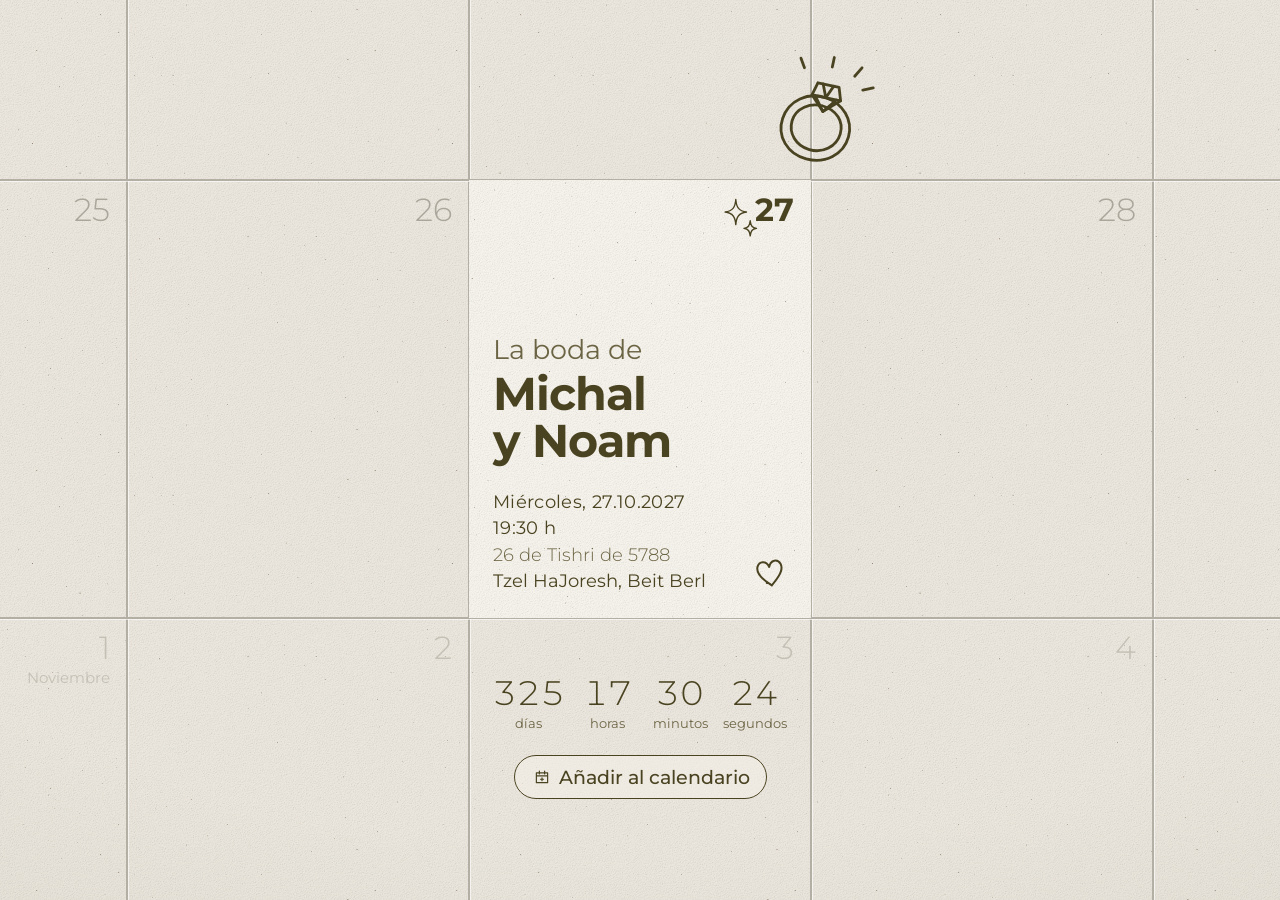
==== commit ddcbc1c1: "Serve the site at michalandnoam.com Co-Authored-By: Claude Opus 5.5 <noreply@anthropic.com>" ====
--- a/es/index.html
+++ b/es/index.html
@@ -9,8 +9,8 @@
   <meta property="og:type" content="website">
   <meta property="og:title" content="Michal y Noam – Save the Date">
   <meta property="og:description" content="Nos casamos el 27.10.2027. ¡Reserva la fecha!">
-  <meta property="og:url" content="https://michalanhr-arch.github.io/save-the-date/es/">
-  <meta property="og:image" content="https://michalanhr-arch.github.io/save-the-date/assets/og-es.jpg">
+  <meta property="og:url" content="https://michalandnoam.com/es/">
+  <meta property="og:image" content="https://michalandnoam.com/assets/og-es.jpg">
   <meta property="og:image:width" content="1200">
   <meta property="og:image:height" content="630">
   <link rel="icon" href="data:image/svg+xml,%3Csvg xmlns='http://www.w3.org/2000/svg' viewBox='0 0 32 32'%3E%3Crect width='32' height='32' rx='6' fill='%23ebe7de'/%3E%3Ccircle cx='16' cy='19' r='8' fill='none' stroke='%234a4321' stroke-width='2.5'/%3E%3Cpath d='M12 9l2-4h4l2 4-4 3z' fill='none' stroke='%234a4321' stroke-width='2' stroke-linejoin='round'/%3E%3C/svg%3E">
--- a/styles.css
+++ b/styles.css
@@ -449,8 +449,17 @@
 /* ---------- Spanish page (es/index.html): Latin text set in Montserrat ---------- */
 
 :root[lang="es"] { --font-hebrew: "Montserrat", sans-serif; }
-/* The card keeps the Hebrew page's right-aligned layout, clear of the slanted "Save the Date" */
-[lang="es"] .card { text-align: right; }
+/* Left-aligned text moves the heart to the right, and on phones keeps the couple out of the cell */
+[lang="es"] .doodle--heart {
+  left: auto;
+  right: calc(var(--u) * 7);
+}
+@media (max-width: 699px) {
+  [lang="es"] .doodle--us {
+    width: min(calc(var(--u) * 34), calc((100vw - var(--cw)) / 2 - var(--u) * 2 - 12px));
+    right: calc(100% + var(--u) * 2);
+  }
+}
 [lang="es"] .lead {
   margin-top: calc(var(--u) * 25);
   font-size: calc(var(--u) * 8);
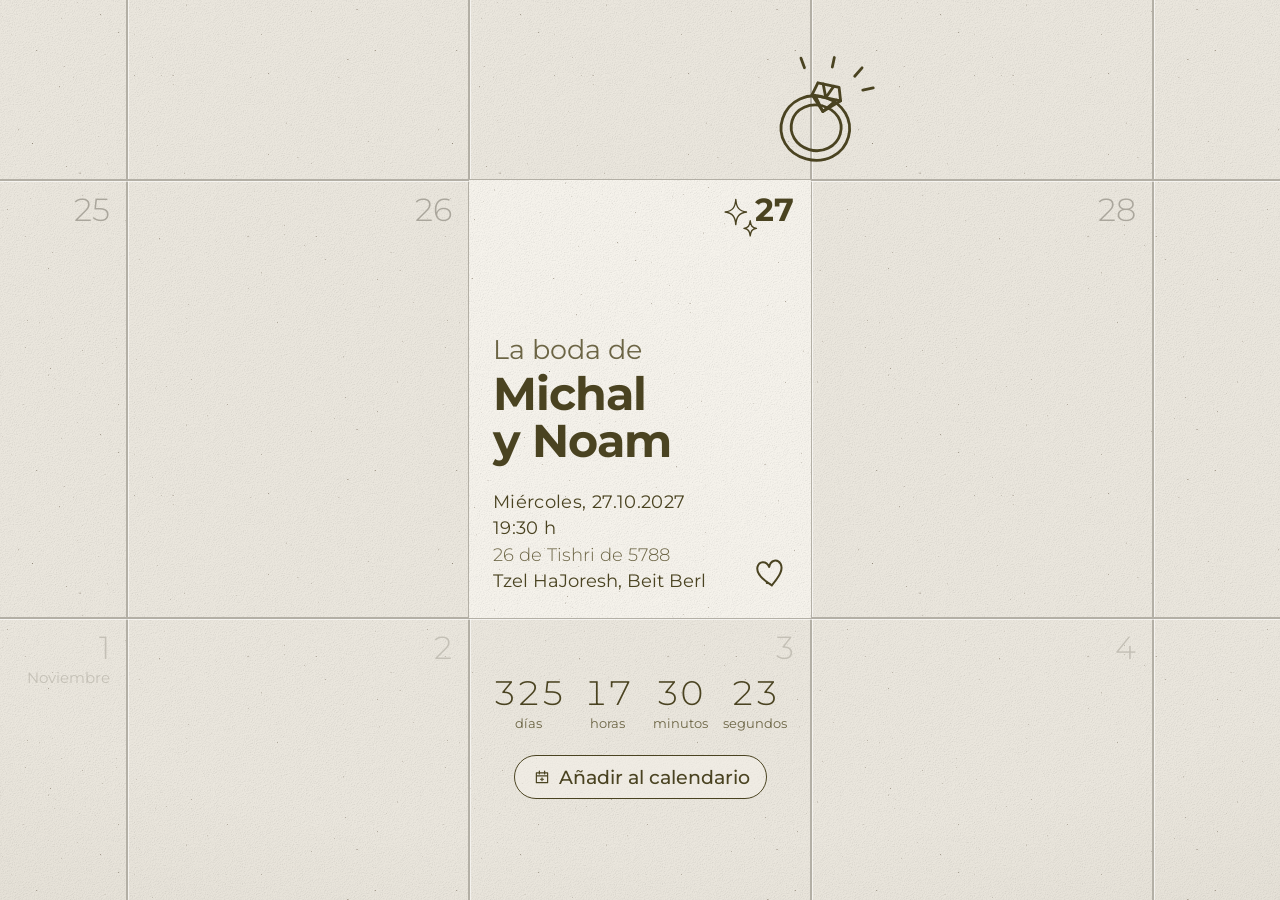
==== commit 1d9a55ca: "Link previews and calendar event wording - New preview images rendered from the page itself (?previe" ====
--- a/es/index.html
+++ b/es/index.html
@@ -10,9 +10,15 @@
   <meta property="og:title" content="Michal y Noam – Save the Date">
   <meta property="og:description" content="Nos casamos el 27.10.2027. ¡Reserva la fecha!">
   <meta property="og:url" content="https://michalandnoam.com/es/">
-  <meta property="og:image" content="https://michalandnoam.com/assets/og-es.jpg">
+  <meta property="og:site_name" content="Michal &amp; Noam">
+  <meta property="og:locale" content="es_ES">
+  <!-- Bump ?v= whenever the image changes: WhatsApp caches previews by URL -->
+  <meta property="og:image" content="https://michalandnoam.com/assets/og-es.jpg?v=2">
+  <meta property="og:image:type" content="image/jpeg">
   <meta property="og:image:width" content="1200">
   <meta property="og:image:height" content="630">
+  <meta property="og:image:alt" content="Save the Date – La boda de Michal y Noam, 27.10.2027">
+  <meta name="twitter:card" content="summary_large_image">
   <link rel="icon" href="data:image/svg+xml,%3Csvg xmlns='http://www.w3.org/2000/svg' viewBox='0 0 32 32'%3E%3Crect width='32' height='32' rx='6' fill='%23ebe7de'/%3E%3Ccircle cx='16' cy='19' r='8' fill='none' stroke='%234a4321' stroke-width='2.5'/%3E%3Cpath d='M12 9l2-4h4l2 4-4 3z' fill='none' stroke='%234a4321' stroke-width='2' stroke-linejoin='round'/%3E%3C/svg%3E">
   <link rel="preload" href="../assets/fonts/priestacy.woff2" as="font" type="font/woff2" crossorigin>
   <link rel="preload" href="../assets/fonts/alchemist-bold.woff2" as="font" type="font/woff2" crossorigin>
--- a/styles.css
+++ b/styles.css
@@ -475,3 +475,6 @@
 [lang="es"] .countdown small { font-size: calc(var(--u) * 3.9); }
 [lang="es"] .details__date { white-space: pre-line; } /* the hour goes on its own line */
 [lang="es"] .month-title { font-weight: 200; letter-spacing: 0.12em; }
+
+/* Link-preview rendering (?preview): just the card, no countdown */
+.preview .below { display: none; }
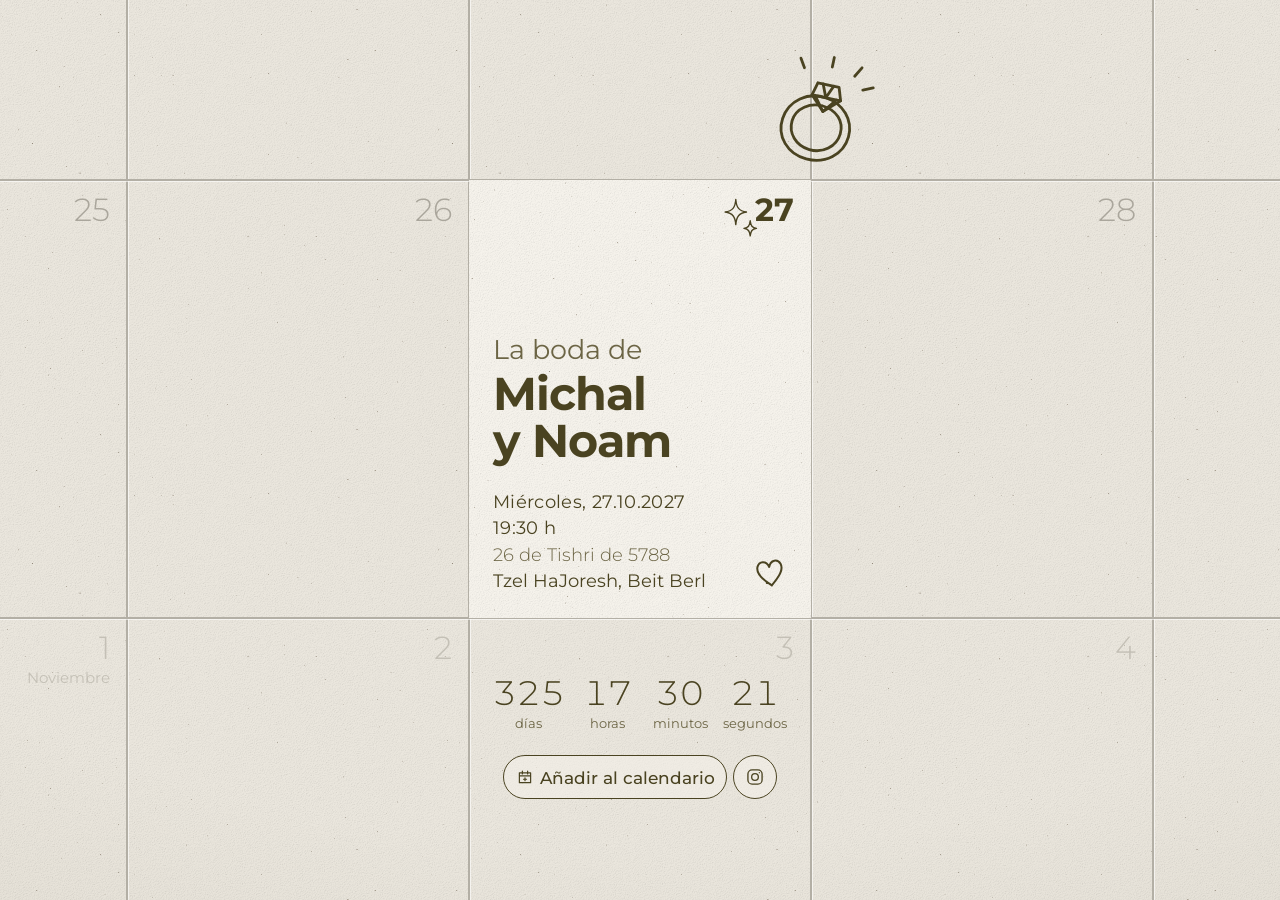
==== commit 7be17ce2: "Add an Instagram button linking to our reel A round icon button beside the calendar button, on both " ====
--- a/es/index.html
+++ b/es/index.html
@@ -114,6 +114,11 @@
                 <svg viewBox="0 0 24 24" aria-hidden="true"><path d="M4.5 6.5h15v13h-15z M4.5 10.5h15 M8.5 4v4 M15.5 4v4 M12 13v4 M10 15h4"/></svg>
                 Añadir al calendario
               </a>
+              <!-- Our video on Instagram -->
+              <a class="action action--icon" id="instagram" href="https://www.instagram.com/reel/DfuklPMMxH8X2rayLrC71EG9_t5o2ZGU-_Qkr00/"
+                 target="_blank" rel="noopener" aria-label="Nuestro vídeo en Instagram">
+                <svg viewBox="0 0 24 24" aria-hidden="true"><rect x="3.5" y="3.5" width="17" height="17" rx="5"/><circle cx="12" cy="12" r="4"/><path d="M17.2 6.8h.01"/></svg>
+              </a>
             </div>
           </section>
         </div>
--- a/styles.css
+++ b/styles.css
@@ -309,9 +309,9 @@
 .actions {
   margin-top: calc(var(--u) * 7);
   display: flex;
-  flex-direction: column;
+  justify-content: center;
   align-items: center;
-  gap: calc(var(--u) * 3);
+  gap: 6px;
 }
 
 .action {
@@ -319,7 +319,7 @@
   align-items: center;
   gap: 8px;
   min-height: 42px;
-  padding: 0 16px 0 18px;
+  padding: 0 14px 0 16px;
   border: 1.5px solid var(--ink);
   border-radius: 999px;
   color: var(--ink);
@@ -341,6 +341,17 @@
   stroke-linecap: round;
   stroke-linejoin: round;
 }
+/* A round button holding only an icon, the same height as the calendar button */
+.action--icon {
+  justify-content: center;
+  width: 42px;
+  padding: 0;
+  flex-shrink: 0;
+}
+.action--icon svg {
+  width: 20px;
+  height: 20px;
+}
 .action:hover,
 .action:active {
   background: var(--ink);
@@ -434,6 +445,7 @@
 
 @media (min-width: 700px) {
   .action { min-height: 44px; }
+  .action--icon { width: 44px; }
 }
 
 /* Phones show only a sliver of the column beside the wedding day, so there the couple is larger and
@@ -478,3 +490,10 @@
 
 /* Link-preview rendering (?preview): just the card, no countdown */
 .preview .below { display: none; }
+/* "Añadir al calendario" is longer than the Hebrew label; keep it and the Instagram button inside the cell */
+[lang="es"] .action {
+  gap: 6px;
+  font-size: max(13px, calc(var(--u) * 5));
+  padding: 0 11px 0 12px;
+}
+[lang="es"] .action--icon { padding: 0; }
